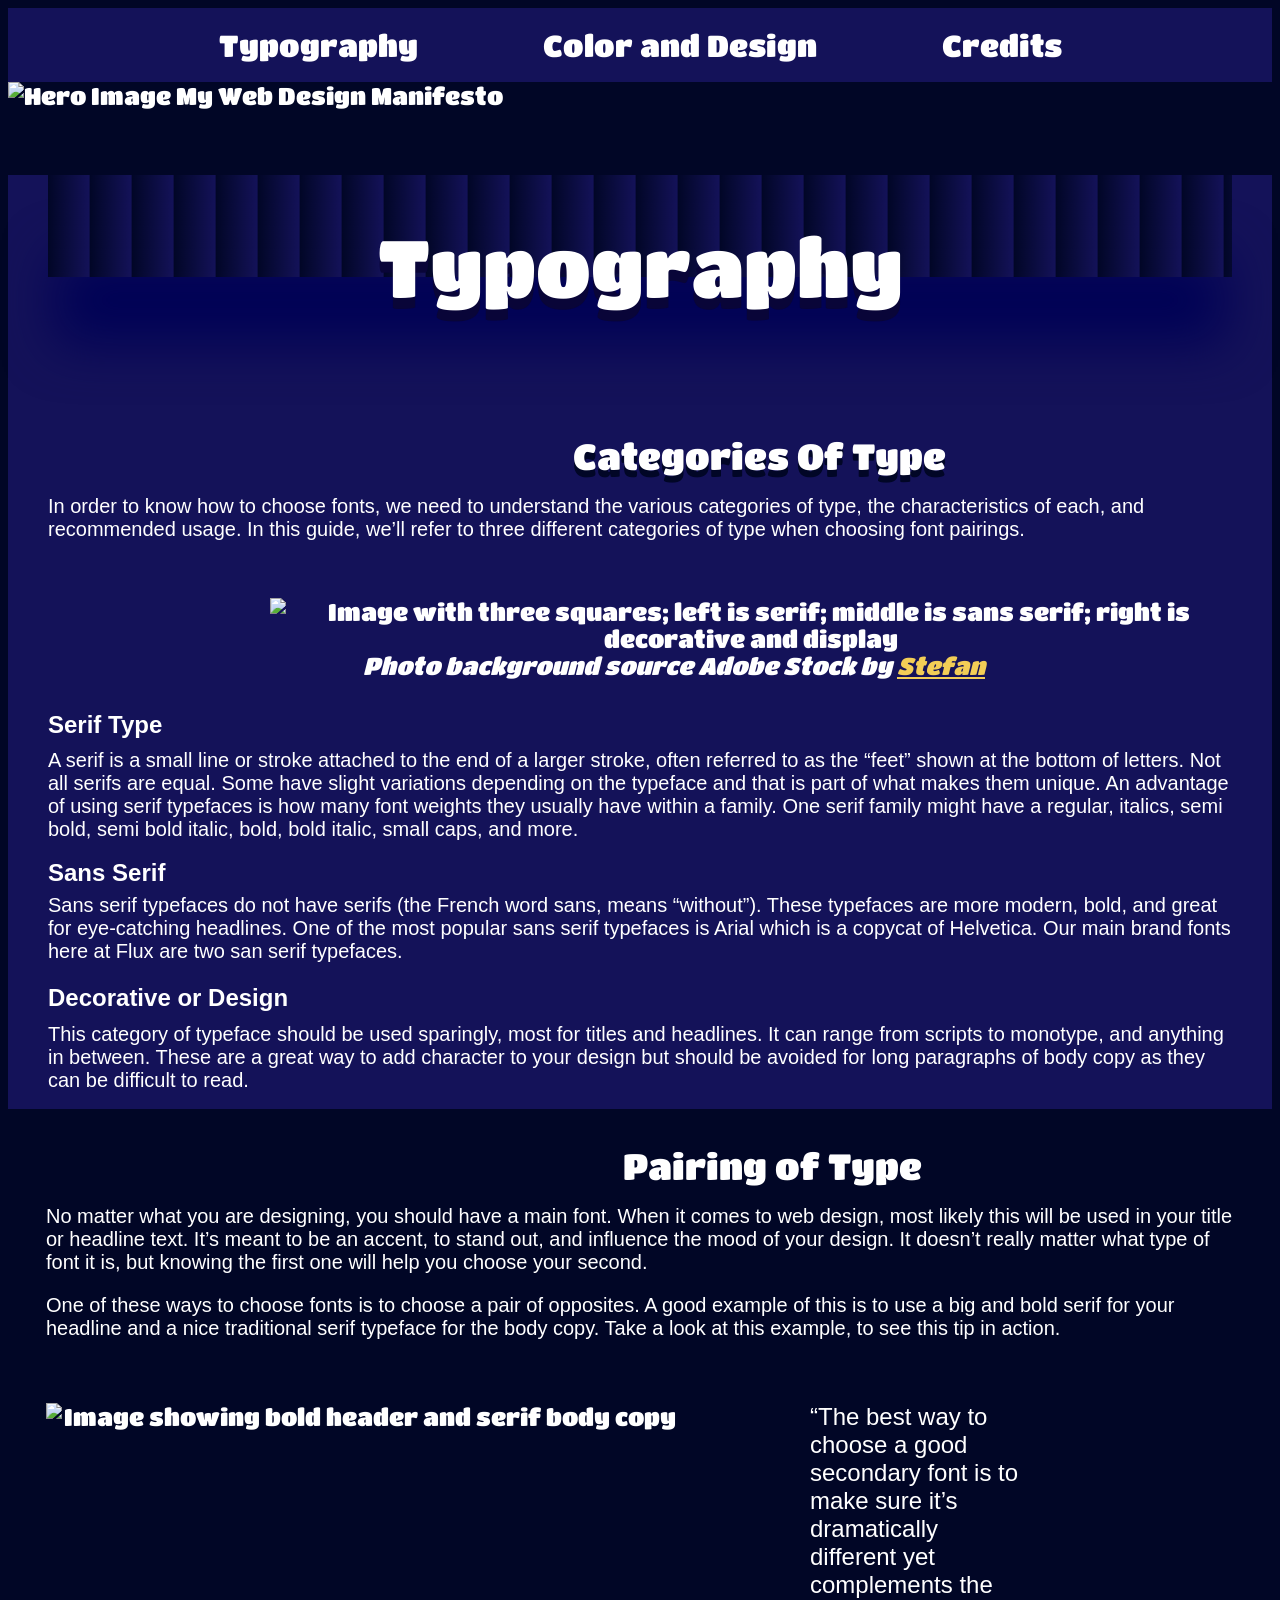
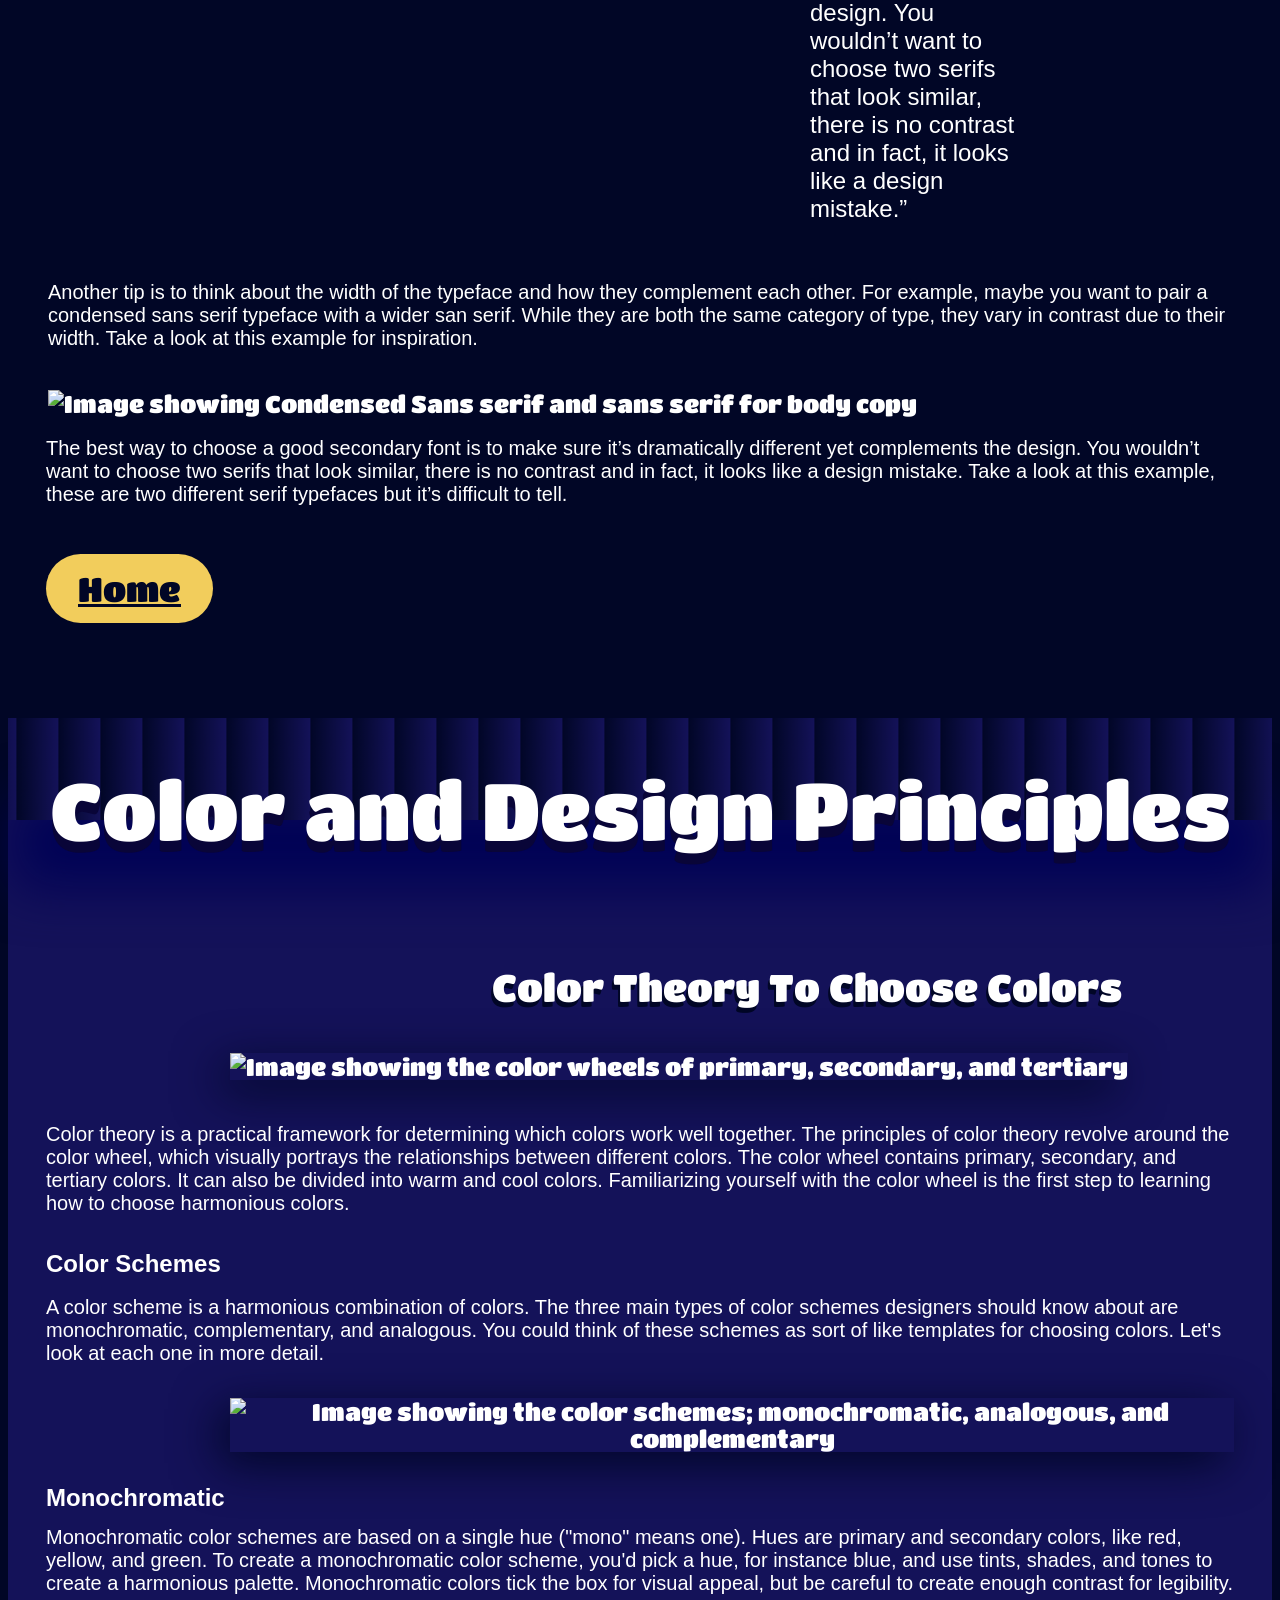
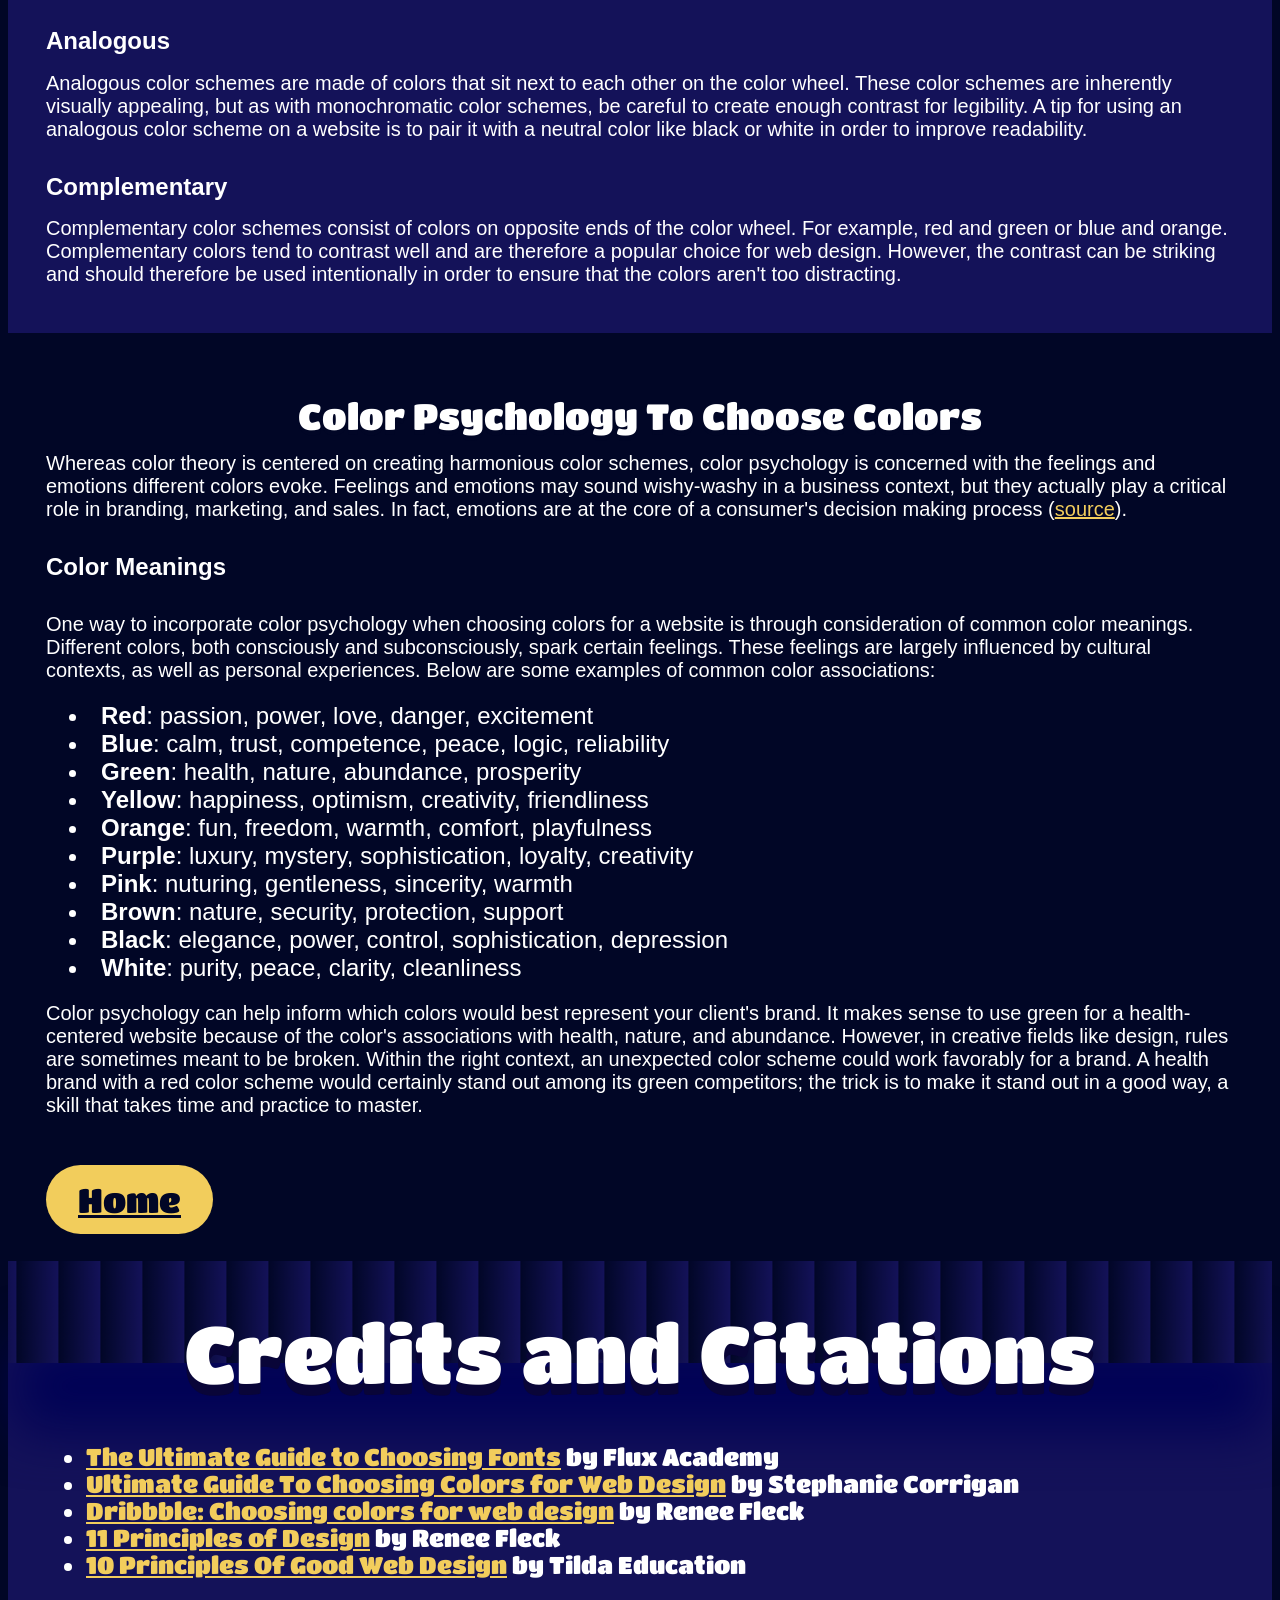
==== index.html @ eb1a16fa "Add files via upload" ====
<!doctype html>
<html>
<head>
<meta charset="UTF-8">
<title>RichardsCodingWepage</title>
	<link rel="preconnect" href="https://fonts.googleapis.com">
<link rel="preconnect" href="https://fonts.gstatic.com" crossorigin>
<link href="https://fonts.googleapis.com/css2?family=Titan+One&display=swap" rel="stylesheet">
<link href="style.css" rel="stylesheet" type="text/css">

	
	<style type="text/css">


body,td,th {
    font-family: Impact, Haettenschweiler, "Franklin Gothic Bold", "Arial Black", sans-serif;
    color: #FFFFFF;
    border-width: thick;
}
body {
    background-color: #010626;
    font-size: x-large;
    text-align: center;
}
</style>
</head>

<body class="hero">
	
<section><!--Hero Section-->
  <nav> </nav>
<nav class="nav"><a href="#Type" target="_blank" class="button2" id="top">Typography</a>
	<a href="#ct" target="_blank" class="button2">Color and Design</a>
	<a href="#credci" target="_blank" class="button2">Credits</a>
  </nav>
<img src="Images/NewHero.png" alt="Hero Image My Web Design Manifesto" width="100%" class="heroimge" id="hero"/> 

	

	
</section>
	<!--Typography-->
	<section class="typesections" style="width: 100%; padding: 0 40px; box-sizing:border-box">
	  
	<h1 class="Typeography"><span class="typesection" id="Type">Typography</span></h1>
	<h3 class="Categoriesoftype typesection">Categories Of Type</h3>
	<p class="inorder typesection">In order to know how to choose fonts, we need to understand the various categories of type, the characteristics of each, and recommended usage. In this guide, we’ll refer to three different categories of type when choosing font pairings.
</p>
	
		
	
	  <img src="Images/CategType.png" alt="Image with three squares; left is serif; middle is sans serif; right is decorative and display" width="70%" class="image sidei"/>
		<br>
		<cite class="phtoback">Photo background source Adobe Stock by <a href="https://stock.adobe.com/contributor/210033118/stefan?load_type=author&prev_url=detail" target="_blank" class="stefan">Stefan</a></cite>
<h4 class="seriftype">Serif Type</h4>
	  <p class="aserif">A serif is a small line or stroke attached to the end of a larger stroke, often referred to as the “feet” shown at the bottom of letters. Not all serifs are equal. Some have slight variations depending on the typeface and that is part of what makes them unique. An advantage of using serif typefaces is how many font weights they usually have within a family. One serif family might have a regular, italics, semi bold, semi bold italic, bold, bold italic, small caps, and more.
</p>
<h4 class="sansserif">Sans Serif</h4>
		<p class="sansseriftype">Sans serif typefaces do not have serifs (the French word sans, means “without”). These typefaces are more modern, bold, and great for eye-catching headlines. One of the most popular sans serif typefaces is Arial which is a copycat of Helvetica. Our main brand fonts here at Flux are two san serif typefaces.</p>
		<h4 class="decorative">Decorative or Design</h4>
		<p class="thiscategory">This category of typeface should be used sparingly, most for titles and headlines. It can range from scripts to monotype, and anything in between. These are a great way to add character to your design but should be avoided for long paragraphs of body copy as they can be difficult to read.</p>
	</section>
<h3 class="pairingoftype">Pairing of Type</h3>
<p class="psec">No matter what you are designing, you should have a main font. When it comes to web design, most likely this will be used in your title or headline text. It’s meant to be an accent, to stand out, and influence the mood of your design. It doesn’t really matter what type of font it is, but knowing the first one will help you choose your second.</p>
<p class="oneofthese psec">One of these ways to choose fonts is to choose a pair of opposites. A good example of this is to use a big and bold serif for your headline and a nice traditional serif typeface for the body copy. Take a look at this example, to see this tip in action.

</p>
<img src="Images/PairingImage.png" alt="Image showing bold header and serif body copy" width="50%" class="image Floater psec"/><q  class="quote" style="font-family: 'Gill Sans', 'Gill Sans MT', 'Myriad Pro', 'DejaVu Sans Condensed', Helvetica, Arial, sans-serif">The best way to choose a good secondary font is to make sure it’s dramatically different yet complements the design. You wouldn’t want to choose two serifs that look similar, there is no contrast and in fact, it looks like a design mistake.</q>
	

	<p class="anothertip" style="clear: both;">Another tip is to think about the width of the typeface and how they complement each other. For example, maybe you want to pair a condensed sans serif typeface with a wider san serif. While they are both the same category of type, they vary in contrast due to their width. Take a look at this example for inspiration.</p>
	
<img src="Images/Pairing2image.png" alt="Image showing Condensed Sans serif and sans serif for body copy" width="50%" class="image condensedimg"/><br>
	
<p class="psec">The best way to choose a good secondary font is to make sure it’s dramatically different yet complements the design. You wouldn’t want to choose two serifs that look similar, there is no contrast and in fact, it looks like a design mistake. Take a look at this example, these are two different serif typefaces but it’s difficult to tell.

</p>
	<h2 class="Homebut"><a href="#top" target="_blank" class="hmtxt">Home</a></h2>
	
	
	<!--Color and Design Principles Secion-->
	<section>
	<section class="Col colsection">
		<h2 class="Typeography"><span id="ct">Color and Design Principles</span></h2>
	  <h3 class="colortheory csec">Color Theory To Choose Colors</h3>
		
	  <img src="Images/Colorwheel.png" alt="Image showing the color wheels of primary, secondary, and tertiary" width="70%" class="image thecolorwheel csec sidei"/><p class="Col csec colorthe">Color theory is a practical framework for determining which colors work well together. The principles of color theory revolve around the color wheel, which visually portrays the relationships between different colors. The color wheel contains primary, secondary, and tertiary colors. It can also be divided into warm and cool colors. Familiarizing yourself with the color wheel is the first step to learning how to choose harmonious colors.</p>
	 
<h4 class="colorschemes csec" style="clear: both">Color Schemes</h4>
	<p class="acolorschm csec">A color scheme is a harmonious combination of colors. The three main types of color schemes designers should know about are monochromatic, complementary, and analogous. You could think of these schemes as sort of like templates for choosing colors. Let's look at each one in more detail.</p>
    <img src="Images/Colorscheme.png" alt="Image showing the color schemes; monochromatic, analogous, and complementary" width="70%" class="image csec sidei theschemes"/> 
	<h4 class="monochrohd csec">Monochromatic</h4>
	<p class="csec">Monochromatic color schemes are based on a single hue ("mono" means one). Hues are primary and secondary colors, like red, yellow, and green. To create a monochromatic color scheme, you'd pick a hue, for instance blue, and use tints, shades, and tones to create a harmonious palette. Monochromatic colors tick the box for visual appeal, but be careful to create enough contrast for legibility.</p>
	<h4 class="analohd csec">Analogous</h4>
	  <p class="csec">Analogous color schemes are made of colors that sit next to each other on the color wheel. These color schemes are inherently visually appealing, but as with monochromatic color schemes, be careful to create enough contrast for legibility. A tip for using an analogous color scheme on a website is to pair it with a neutral color like black or white in order to improve readability.

</p>
		<h4 class="complehd csec">Complementary</h4>
	  <p class="csec">Complementary color schemes consist of colors on opposite ends of the color wheel. For example, red and green or blue and orange. Complementary colors tend to contrast well and are therefore a popular choice for web design. However, the contrast can be striking and should therefore be used intentionally in order to ensure that the colors aren't too distracting.</p><br>
	  </section>
		<section>
	<h3 class="psychology csec">Color Psychology To Choose Colors</h3>
	<p class="csec">Whereas color theory is centered on creating harmonious color schemes, color psychology is concerned with the feelings and emotions different colors evoke. Feelings and emotions may sound wishy-washy in a business context, but they actually play a critical role in branding, marketing, and sales. In fact, emotions are at the core of a consumer's decision making process (<a href="https://www.psychologytoday.com/us/blog/inside-the-consumer-mind/201302/how-emotions-influence-what-we-buy#:~:text=The%20emotional%20core%20of%20consumer%20decision%2Dmaking&text=Most%20people%20believe%20that%20the,cases%2C%20even%20determine%20our%20decisions.&text=These%20emotions%20create%20preferences%2C%20which%20lead%20to%20our%20decision." target="_blank" class="source">source</a>).</p>
	<h4 class="csec">Color Meanings</h4>
		<p class="csec">One way to incorporate color psychology when choosing colors for a website is through consideration of common color meanings. Different colors, both consciously and subconsciously, spark certain feelings. These feelings are largely influenced by cultural contexts, as well as personal experiences. Below are some examples of common color associations:

</p>
	<li class="li csec"><strong>Red</strong>: passion, power, love, danger, excitement</li>
	<li class="li csec"><strong>Blue</strong>: calm, trust, competence, peace, logic, reliability</li>
	<li class="li csec"><strong>Green</strong>: health, nature, abundance, prosperity</li>
	<li class="li csec"><strong>Yellow</strong>: happiness, optimism, creativity, friendliness</li>
	<li class="li csec"><strong>Orange</strong>: fun, freedom, warmth, comfort, playfulness</li>
	<li class="li csec"><strong>Purple</strong>: luxury, mystery, sophistication, loyalty, creativity</li>
	<li class="li csec"><strong>Pink</strong>: nuturing, gentleness, sincerity, warmth</li>
	<li class="li csec"><strong>Brown</strong>: nature, security, protection, support</li>
	<li class="li csec"><strong>Black</strong>: elegance, power, control, sophistication, depression</li>
	<li class="li csec"><strong>White</strong>: purity, peace, clarity, cleanliness</li>
		<p class="lastline csec">Color psychology can help inform which colors would best represent your client's brand. It makes sense to use green for a health-centered website because of the color's associations with health, nature, and abundance. However, in creative fields like design, rules are sometimes meant to be broken. Within the right context, an unexpected color scheme could work favorably for a brand. A health brand with a red color scheme would certainly stand out among its green competitors; the trick is to make it stand out in a good way, a skill that takes time and practice to master.</p>
		<h2 class="Homebut"><a href="#top" target="_blank" class="hmtxt">Home</a></h2>
	</section>
	<!--Referenced Articles-->
	<footer class="ftsec">
	<h3 class="Typeography bar"><span class="lastcreds" id="credci">Credits and Citations</span></h3>
	<ul>
		<li class="credi dsec"><a href="https://www.flux-academy.com/blog/the-ultimate-guide-to-choosing-fonts" target="_blank" class="linkscol">The Ultimate Guide to Choosing Fonts</a> by Flux Academy
</li>
		<li class="credi dsec"><a href="https://www.flux-academy.com/blog/ultimate-guide-to-choosing-colors-for-web-design" target="_blank" class="linkscol">Ultimate Guide To Choosing Colors for Web Design</a> by Stephanie Corrigan</li>
		<li class="credi dsec"><a href="https://dribbble.com/stories/2018/12/19/choosing-colors-for-web-design-a-practical-ui-color-application-guide" target="_blank" class="linkscol">Dribbble: Choosing colors for web design</a> by Renee Fleck</li>
		<li class="credi dsec"><a href="https://dribbble.com/resources/education/principles-of-design" target="_blank" class="linkscol">11 Principles of Design</a> by Renee Fleck</li>
		<li class="credi dsec"><a href="https://tilda.education/en/web-design-principles" target="_blank" class="linkscol">10 Principles Of Good Web Design</a> by Tilda Education</li>
		<br>
	  </ul>
	</footer>
</section>
</body>
</html>
---- style.css ----
@charset "UTF-8";
body {
    font-family: Impact, Haettenschweiler, "Franklin Gothic Bold", "Arial Black", "sans-serif";

    margin-left: px;
    margin-right: px;
}

p {
    font-family: "Gill Sans", "Gill Sans MT", "Myriad Pro", "DejaVu Sans Condensed", Helvetica, Arial, "sans-serif";
    font-size: 20px;
	color:white
}
h1, h2, h3 {
    font-family: "Titan One", sans-serif;
    font-weight: 300;
    font-style: normal;
    text-align: center;
}
h4 {
	font-family: "Gill Sans", "Gill Sans MT", "Myriad Pro", "DejaVu Sans Condensed", Helvetica, Arial, "sans-serif"
}
	
.Typeography {
    font-size: 80px;
    text-shadow: 0px 11px 0px #090538;
    text-align: center;
    padding-top: 80px;
    line-height: 22px;
    background-color: #8C8AB3;
    background-size: 42px 23px;
    background-position: 11% 6%;
    -webkit-box-shadow: 0px 74px 52px -8px #010256;
    box-shadow: 0px 74px 52px -8px #010256;
    border-color: #F6F0F1;
    background-clip: border-box;
    background-attachment: scroll;
    background-image: -webkit-linear-gradient(181deg,rgba(20,18,89,1.00) 0.06%,rgba(1,6,38,1.00) 100%);
    background-image: -moz-linear-gradient(181deg,rgba(20,18,89,1.00) 0.06%,rgba(1,6,38,1.00) 100%);
    background-image: -o-linear-gradient(181deg,rgba(20,18,89,1.00) 0.06%,rgba(1,6,38,1.00) 100%);
    background-image: linear-gradient(269deg,rgba(20,18,89,1.00) 0.06%,rgba(1,6,38,1.00) 100%);
}


.HeaderTitle {
    background-color: #141259;
    -webkit-box-shadow: 0px 27px 48px 106px #141359;
    box-shadow: 0px 27px 48px 106px #141359;
    background-attachment: fixed;
    background-size: 29px 62px;
    background-position: 25% 0%;
    background-image: url(url);
    border-width: thick;
    font-size: 73px;
    text-decoration: overline;
    text-shadow: 1px 23px 16px #030721;
}
.Colorhead {
    -webkit-box-shadow: 0px 136px 54px 43px #141259;
    box-shadow: 0px 136px 54px 43px #141259;
    font-size: 80px;
    text-shadow: 0px 16px 9px #04052E;
    line-height: 52px;
    text-decoration: none;
    text-indent: 0px;
    color: #FFFDFD;
    text-align: center;
    background-image: -webkit-linear-gradient(181deg,rgba(20,18,89,1.00) 0%,rgba(1,6,38,1.00) 100%);
    background-image: -moz-linear-gradient(181deg,rgba(20,18,89,1.00) 0%,rgba(1,6,38,1.00) 100%);
    background-image: -o-linear-gradient(181deg,rgba(20,18,89,1.00) 0%,rgba(1,6,38,1.00) 100%);
    background-image: linear-gradient(269deg,rgba(20,18,89,1.00) 0%,rgba(1,6,38,1.00) 100%);
    background-size: 47px 0px;
    width: 46px;
}
.hero {
    text-align: left;
    font-family: "Titan One", sans-serif;
}
.Col {

    background-color: #010626;
    color: #FFFFFF;
}



	

.image {
    -webkit-box-shadow: 0 0;
    box-shadow: 0 0;
    text-align: center;
}
.creds {
    background-color: #010626;
    -webkit-box-shadow: 0px 8px 28px 18px #010626;
    box-shadow: 0px 8px 28px 18px #010626;
    line-height: 250px;
    font-size: 50px;
    text-align: left;
}
.li {
    font-family: "Gill Sans", "Gill Sans MT", "Myriad Pro", "DejaVu Sans Condensed", Helvetica, Arial, sans-serif;
    text-indent: 23px;
}
.credi {
	
	
	
	
}
.lastline {
    -webkit-box-shadow: 0px 0px;
    box-shadow: 0px 0px;
}
.button {
	 background-color: red;
  border: none;
  color: white;
  padding: 15px 32px;
  text-align: center;
  text-decoration: none;
  display: inline-block;
  font-size: 16px;
  cursor: pointer;
	border-radius:100px	
}
.Homebut {
    background-color: #F2CD5C;
    border: none;
    color: #010626;
    padding: 15px 32px;
    text-align: center;
    text-decoration: none;
    display: inline-block;
    font-size: 34px;
    cursor: pointer;
    border-radius: 100px;
    margin-left: 38px;
}
.Homebut:hover {
	 background-color: #D94199;
  border: none;
  color: white;
  padding: 15px 32px;
  text-align: center;
  text-decoration: none;
  display: inline-block;
  font-size: 38px;
  cursor: pointer;
	border-radius:100px	
}


.button:hover {
	 background-color: #D94199;
  border: none;
  color: white;
  padding: 15px 32px;
  text-align: center;
  text-decoration: none;
  display: inline-block;
  font-size: 16px;
  cursor: pointer;
	border-radius:100px	
}
.linkscol:hover {
	 background-color: #010626;
  border: none;
  color: #D94179;
  padding: 10px 20px;
  text-align: center;
  text-decoration: none;
  display: inline-block;
  font-size: 22px;
  cursor: pointer;
	
}
.stefan:hover {
	background-color: #141259;
  border: none;
  color: #D94179;
  padding: 10px 20px;
  text-align: center;
  text-decoration: none;
  display: inline-block;
  font-size: 22px;
  cursor: pointer;
	
	
	
	
}
.source:hover {
	 background-color: #141259;
  border: none;
  color: #D94179;
  padding: 5px 10px;
  text-align: center;
  text-decoration: none;
  display: inline-block;
  font-size: 17px;
  cursor: pointer;
	
	
	
	
}





.Categoriesoftype {
    text-align: left;
    line-height: 223px;
    height: 115px;
    font-size: 36px;
    -webkit-box-shadow: 0 0px;
    box-shadow: 0 0px;
    text-shadow: 0px 7px #010626;
    padding-left: 525px;
}
.pairingoftype {
    text-align: left;
    font-size: 36px;
    height: 24px;
    margin-left: 615px;
}
.button2 {
    background-color: #141259;
    border: none;
    color: white;
    padding: 20px 60px;
    text-decoration: none;
    display: inline-block;
    font-size: 30px;
    cursor: pointer;
}

.button2:hover {
    background-color: #D94179;
    border: none;
    color: white;
    padding: 20px 60px;
    text-align: center;
    text-decoration: none;
    display: inline-block;
    font-size: 40px;
    cursor: pointer;
    font-family: "Titan One", sans-serif;
}
.nav {
    text-align: center;
    background-color: #141259;
}
.colortheory {
    text-align: left;
    line-height: 202px;
    height: 129px;
    font-size: 38px;
    padding-left: 446px;
    text-shadow: -2px 5px #010626;
}
.psychology {
    -webkit-box-shadow: 0px 0px;
    box-shadow: 0px 0px;
    font-size: 36px;
    margin-top: 62px;
    height: 21px;
    text-shadow: 0px 5px #010626;
}
.Floater {
    float: left;
    margin-right: 100px;
}
.quote {
    padding-top: 0px;
    display: inline-block;
    width: 218px;
    color: #FFFFFF;
}
.anothertip {
    height: 97px;
    margin-bottom: 12px;
    padding-top: 38px;
    padding-left: 40px;
    padding-right: 40px;
}
.inorder {
    height: 83px;
}
.thiscategory {
    height: 86px;
}
.oneofthese {
    height: 89px;
}
.phtoback {
    text-align: center;
    padding-left: 315px;
}
.seriftype {
    height: 6px;
}
.aserif {
    height: 78px;
}
.sansserif {
    height: 4px;
    font-size: 24px;
}
.decorative {
    height: 7px;
}
.sansseriftype {
    height: 58px;
}
.thecolorwheel {
    -webkit-box-shadow: -10px 11px 47px #010626;
    box-shadow: -10px 11px 47px #010626;
    margin-bottom: 23px;
}
.colorschemes {
    margin-top: 35px;
    font-size: 24px;
    height: 45px;
}
.acolorschm {
    margin-top: -31px;
    height: 82px;
}
.monochrohd {
    height: 10px;
}
.analohd {
    height: 13px;
}
.complehd {
    height: 12px;
}
.block {
    color: #010626;
}
.lastcreds {
    margin-top: 129px;
    height: 110px;
    padding-top: 9px;
}
.typesection {
}
.typesections {
    background-color: #141259;
    background-origin: border-box;
    background-clip: padding-box;
}
.colsection {
    background-color: #141259;
}
.heroimge {
    margin-bottom: -72px;
}
.condensedimg {
    padding-left: 40px;
    padding-right: 40px;
}
.psec {
    margin-left: 0px;
    padding-left: 38px;
    padding-right: 32px;
}
.csex {
}
.csec {
    margin-left: 38px;
    margin-right: 38px;
}
.dsec {
    margin-left: 38px;
    margin-right: 38px;
}
.source {
	color: #F2CD5C
}
.linkscol {
	color: #F2CD5c
}
.stefan {
	color: #f2CD56
}
.Homebut {
	color: #010626
}
#hero {
}
.hmtxt {
	color: #010626
}
.hmtxt:hover{
	color: white
}
.colorthe {
    background-color: #141259;
}
.bar {
    margin-top: -1px;
}
.sidei {
    text-align: center;
    margin-left: 222px;
}
.theschemes {
    -webkit-box-shadow: -10px 11px 47px #010626;
    box-shadow: -10px 11px 47px #010626;
}
.ftsec {
    background-color: #141259;
}
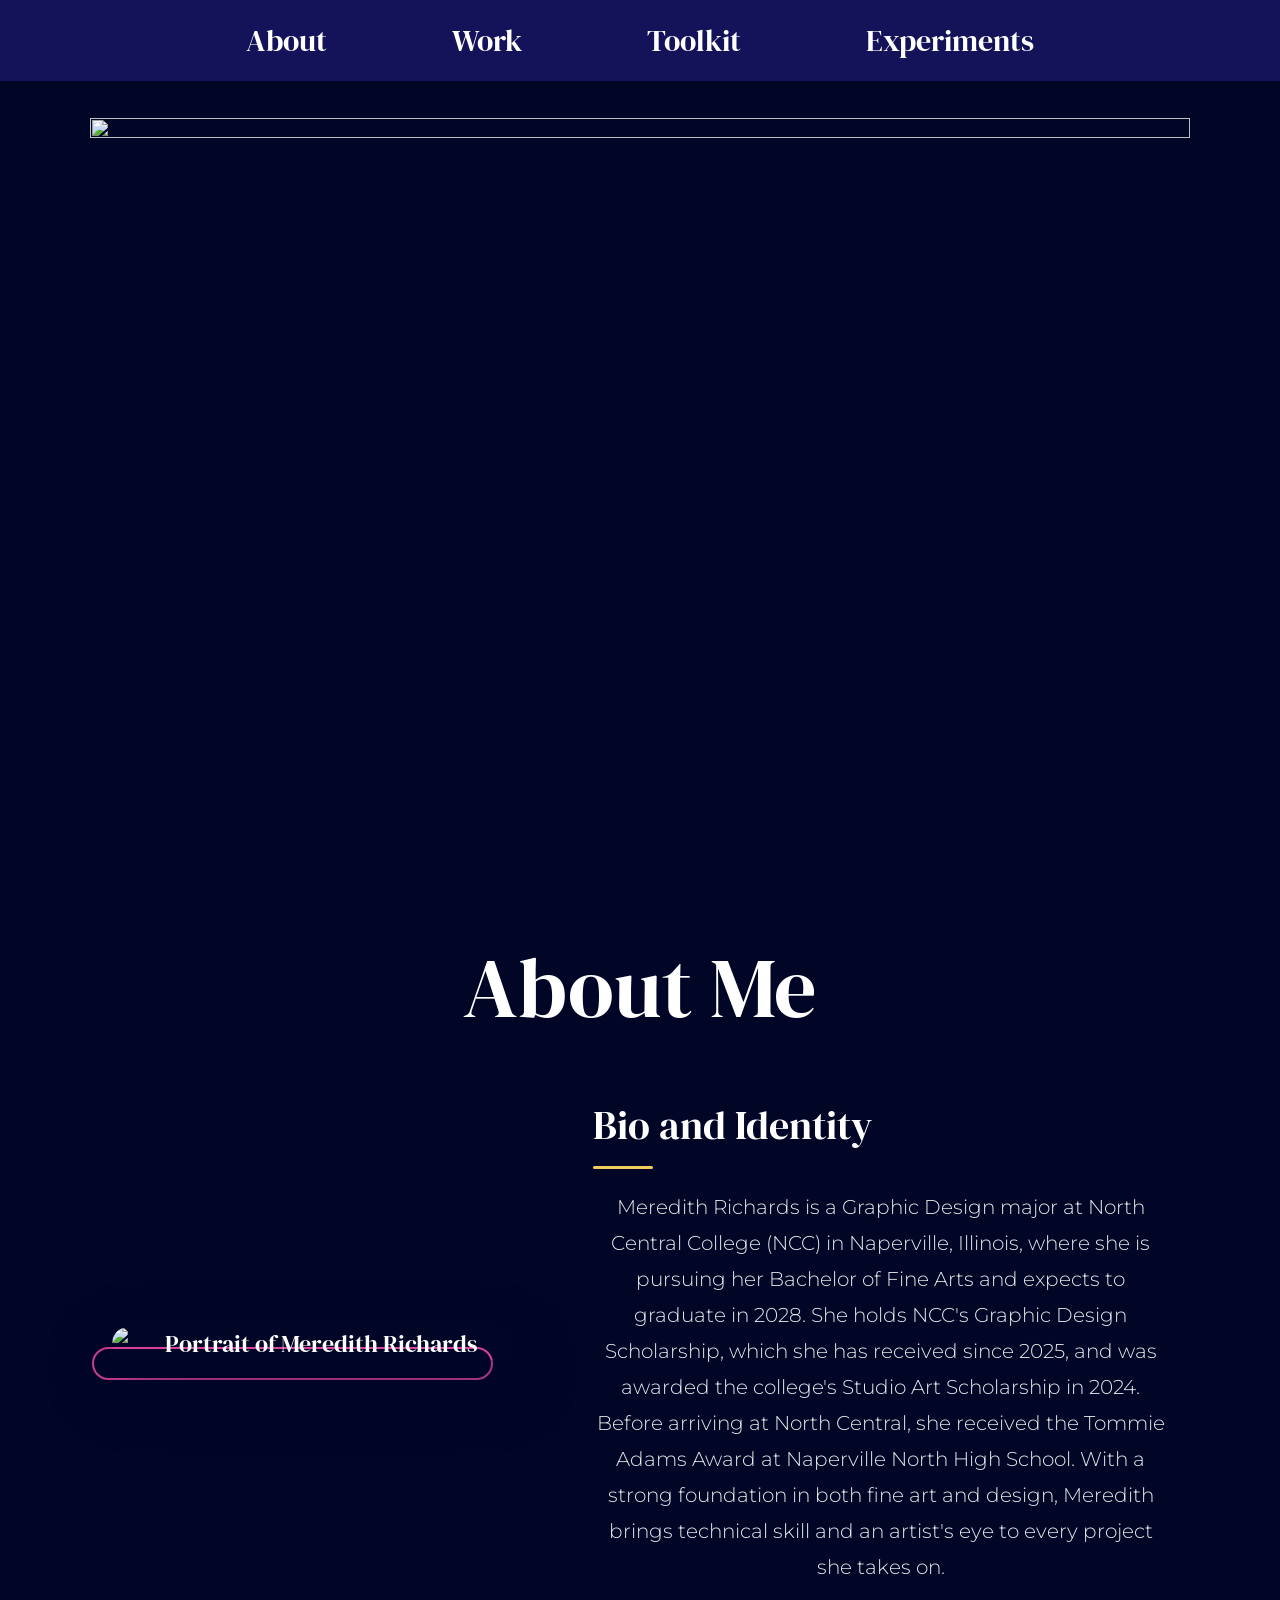
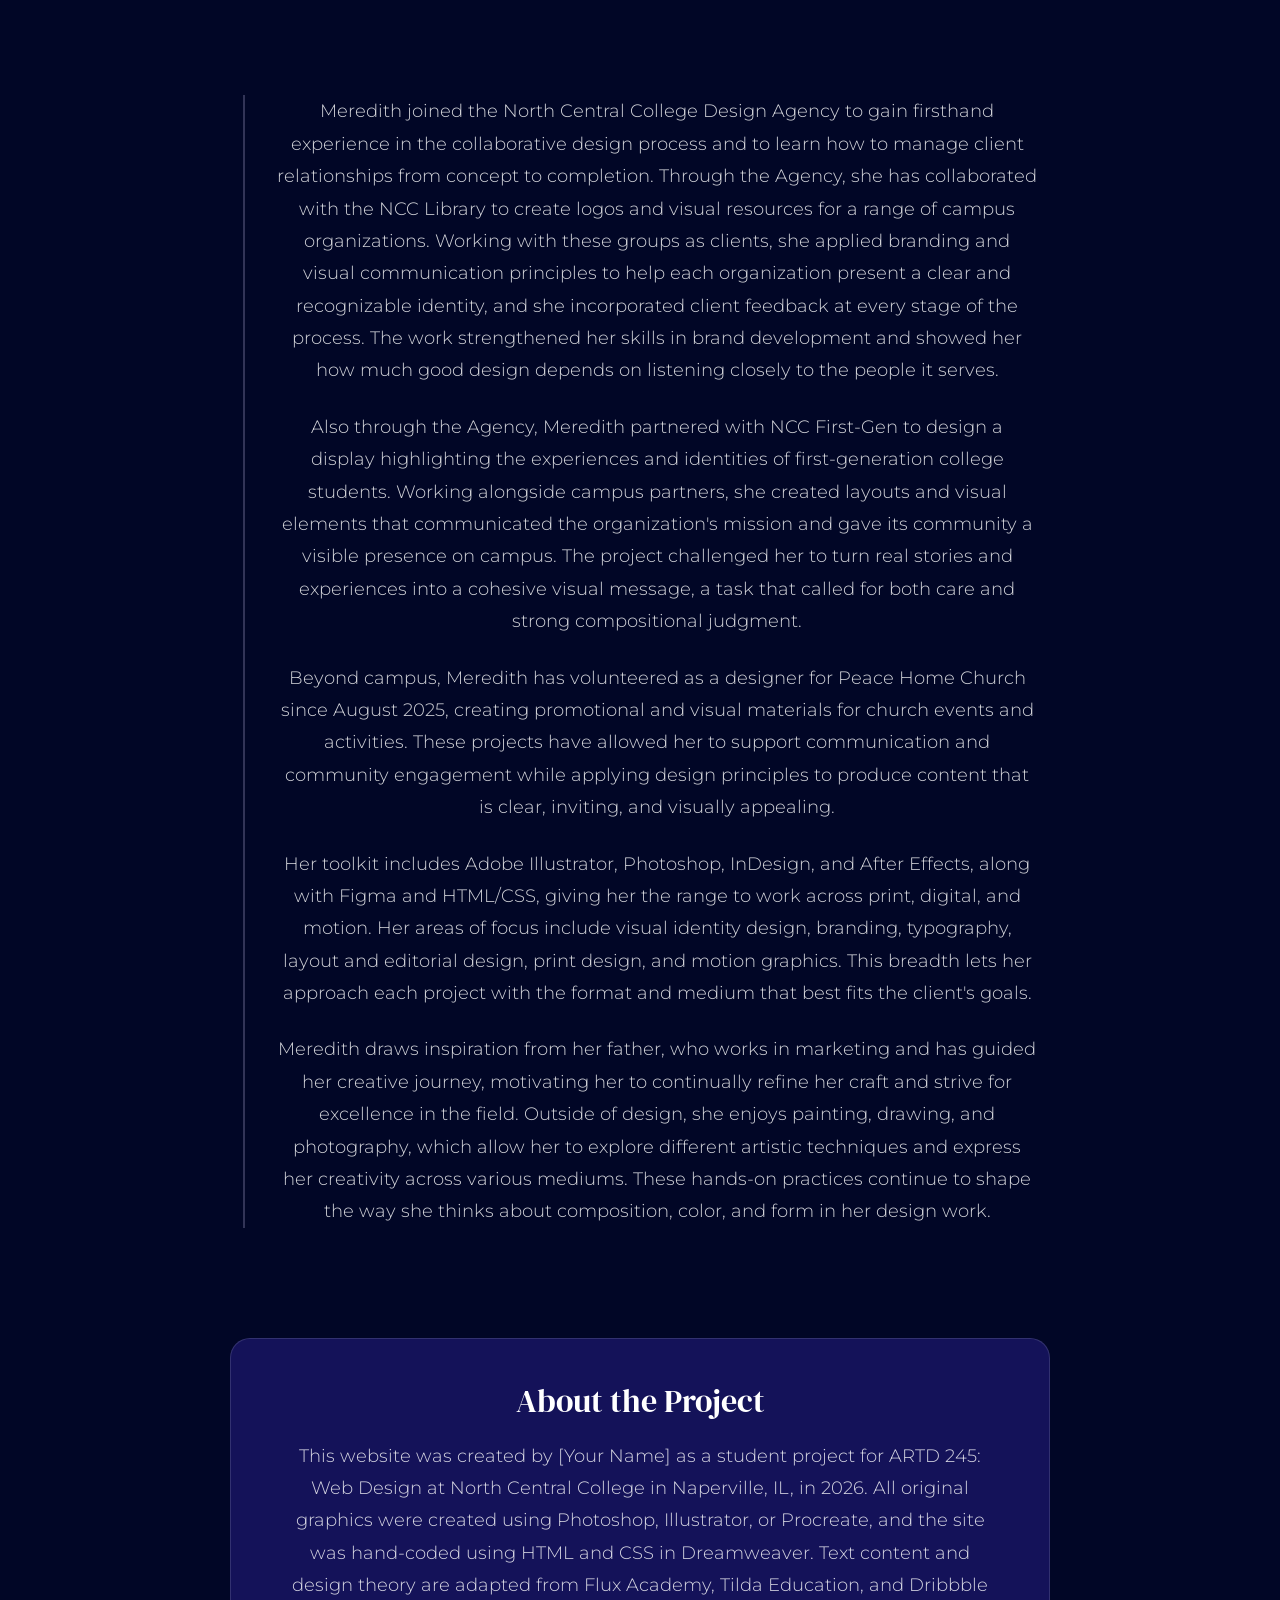
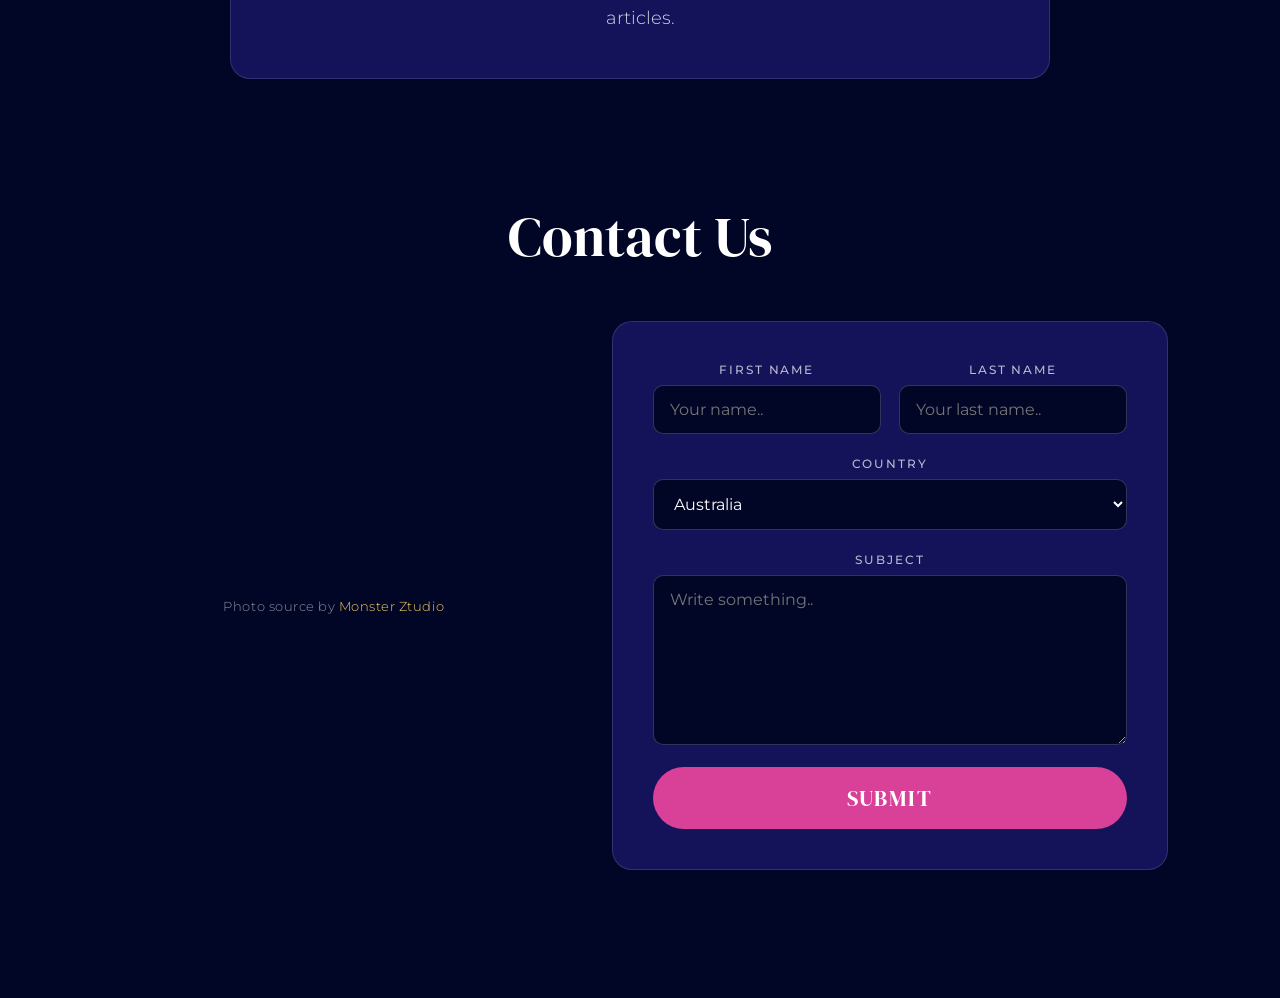
==== commit 4b085558: "Add files via upload" ====
--- a/index.html
+++ b/index.html
@@ -6,14 +6,20 @@
 	<link rel="preconnect" href="https://fonts.googleapis.com">
 <link rel="preconnect" href="https://fonts.gstatic.com" crossorigin>
 <link href="https://fonts.googleapis.com/css2?family=Titan+One&display=swap" rel="stylesheet">
-<link href="style.css" rel="stylesheet" type="text/css">
+<link href="style2.css" rel="stylesheet" type="text/css">
+	<link rel="preconnect" href="https://fonts.googleapis.com">
+<link rel="preconnect" href="https://fonts.gstatic.com" crossorigin>
+<link href="https://fonts.googleapis.com/css2?family=DM+Serif+Display:ital@0;1&display=swap" rel="stylesheet">
+	<link rel="preconnect" href="https://fonts.googleapis.com">
+<link rel="preconnect" href="https://fonts.gstatic.com" crossorigin>
+<link href="https://fonts.googleapis.com/css2?family=Montserrat:ital,wght@0,100..900;1,100..900&display=swap" rel="stylesheet">
 
 	
 	<style type="text/css">
 
 
 body,td,th {
-    font-family: Impact, Haettenschweiler, "Franklin Gothic Bold", "Arial Black", sans-serif;
+    font-family: "Montserrat", sans-serif;
     color: #FFFFFF;
     border-width: thick;
 }
@@ -28,109 +34,107 @@
 <body class="hero">
 	
 <section><!--Hero Section-->
+	
   <nav> </nav>
-<nav class="nav"><a href="#Type" target="_blank" class="button2" id="top">Typography</a>
-	<a href="#ct" target="_blank" class="button2">Color and Design</a>
-	<a href="#credci" target="_blank" class="button2">Credits</a>
-  </nav>
-<img src="Images/NewHero.png" alt="Hero Image My Web Design Manifesto" width="100%" class="heroimge" id="hero"/> 
+<nav class="nav"><a href="index.html" target="_blank" class="button2" id="top">About</a>
+	<a href="work.html" target="_blank" class="button2">Work</a>
+	<a href="toolkit.html" target="_blank" class="button2">Toolkit</a>
+	<a href="experiments.html" target="_blank" class="button2">Experiments</a>
+  </nav><br>
+	 <img src="animated_gradient_hero_v2-ezgif.com-effects.gif" width="1500" height="1000" alt="" class="ab-hero"/>
 
-	
+</section>
 
-	
-</section>
-	<!--Typography-->
-	<section class="typesections" style="width: 100%; padding: 0 40px; box-sizing:border-box">
-	  
-	<h1 class="Typeography"><span class="typesection" id="Type">Typography</span></h1>
-	<h3 class="Categoriesoftype typesection">Categories Of Type</h3>
-	<p class="inorder typesection">In order to know how to choose fonts, we need to understand the various categories of type, the characteristics of each, and recommended usage. In this guide, we’ll refer to three different categories of type when choosing font pairings.
-</p>
-	
-		
-	
-	  <img src="Images/CategType.png" alt="Image with three squares; left is serif; middle is sans serif; right is decorative and display" width="70%" class="image sidei"/>
-		<br>
-		<cite class="phtoback">Photo background source Adobe Stock by <a href="https://stock.adobe.com/contributor/210033118/stefan?load_type=author&prev_url=detail" target="_blank" class="stefan">Stefan</a></cite>
-<h4 class="seriftype">Serif Type</h4>
-	  <p class="aserif">A serif is a small line or stroke attached to the end of a larger stroke, often referred to as the “feet” shown at the bottom of letters. Not all serifs are equal. Some have slight variations depending on the typeface and that is part of what makes them unique. An advantage of using serif typefaces is how many font weights they usually have within a family. One serif family might have a regular, italics, semi bold, semi bold italic, bold, bold italic, small caps, and more.
-</p>
-<h4 class="sansserif">Sans Serif</h4>
-		<p class="sansseriftype">Sans serif typefaces do not have serifs (the French word sans, means “without”). These typefaces are more modern, bold, and great for eye-catching headlines. One of the most popular sans serif typefaces is Arial which is a copycat of Helvetica. Our main brand fonts here at Flux are two san serif typefaces.</p>
-		<h4 class="decorative">Decorative or Design</h4>
-		<p class="thiscategory">This category of typeface should be used sparingly, most for titles and headlines. It can range from scripts to monotype, and anything in between. These are a great way to add character to your design but should be avoided for long paragraphs of body copy as they can be difficult to read.</p>
-	</section>
-<h3 class="pairingoftype">Pairing of Type</h3>
-<p class="psec">No matter what you are designing, you should have a main font. When it comes to web design, most likely this will be used in your title or headline text. It’s meant to be an accent, to stand out, and influence the mood of your design. It doesn’t really matter what type of font it is, but knowing the first one will help you choose your second.</p>
-<p class="oneofthese psec">One of these ways to choose fonts is to choose a pair of opposites. A good example of this is to use a big and bold serif for your headline and a nice traditional serif typeface for the body copy. Take a look at this example, to see this tip in action.
+<div class="ab">
 
-</p>
-<img src="Images/PairingImage.png" alt="Image showing bold header and serif body copy" width="50%" class="image Floater psec"/><q  class="quote" style="font-family: 'Gill Sans', 'Gill Sans MT', 'Myriad Pro', 'DejaVu Sans Condensed', Helvetica, Arial, sans-serif">The best way to choose a good secondary font is to make sure it’s dramatically different yet complements the design. You wouldn’t want to choose two serifs that look similar, there is no contrast and in fact, it looks like a design mistake.</q>
-	
+  <!--About Me-->
+  <section class="ab-section fade-section">
+    <h1 class="ab-title"><span id="Type">About Me</span></h1>
 
-	<p class="anothertip" style="clear: both;">Another tip is to think about the width of the typeface and how they complement each other. For example, maybe you want to pair a condensed sans serif typeface with a wider san serif. While they are both the same category of type, they vary in contrast due to their width. Take a look at this example for inspiration.</p>
-	
-<img src="Images/Pairing2image.png" alt="Image showing Condensed Sans serif and sans serif for body copy" width="50%" class="image condensedimg"/><br>
-	
-<p class="psec">The best way to choose a good secondary font is to make sure it’s dramatically different yet complements the design. You wouldn’t want to choose two serifs that look similar, there is no contrast and in fact, it looks like a design mistake. Take a look at this example, these are two different serif typefaces but it’s difficult to tell.
+    <div class="ab-intro">
+      <figure class="ab-portrait">
+        <img src="Images/Profileimge.png" alt="Portrait of Meredith Richards"/>
+      </figure>
+      <div class="ab-intro-text">
+        <h3 class="ab-subtitle">Bio and Identity</h3>
+        <p id="Bio" class="ab-lead">Meredith Richards is a Graphic Design major at North Central College (NCC) in Naperville, Illinois, where she is pursuing her Bachelor of Fine Arts and expects to graduate in 2028. She holds NCC's Graphic Design Scholarship, which she has received since 2025, and was awarded the college's Studio Art Scholarship in 2024. Before arriving at North Central, she received the Tommie Adams Award at Naperville North High School. With a strong foundation in both fine art and design, Meredith brings technical skill and an artist's eye to every project she takes on.</p>
+      </div>
+    </div>
 
-</p>
-	<h2 class="Homebut"><a href="#top" target="_blank" class="hmtxt">Home</a></h2>
-	
-	
-	<!--Color and Design Principles Secion-->
-	<section>
-	<section class="Col colsection">
-		<h2 class="Typeography"><span id="ct">Color and Design Principles</span></h2>
-	  <h3 class="colortheory csec">Color Theory To Choose Colors</h3>
-		
-	  <img src="Images/Colorwheel.png" alt="Image showing the color wheels of primary, secondary, and tertiary" width="70%" class="image thecolorwheel csec sidei"/><p class="Col csec colorthe">Color theory is a practical framework for determining which colors work well together. The principles of color theory revolve around the color wheel, which visually portrays the relationships between different colors. The color wheel contains primary, secondary, and tertiary colors. It can also be divided into warm and cool colors. Familiarizing yourself with the color wheel is the first step to learning how to choose harmonious colors.</p>
-	 
-<h4 class="colorschemes csec" style="clear: both">Color Schemes</h4>
-	<p class="acolorschm csec">A color scheme is a harmonious combination of colors. The three main types of color schemes designers should know about are monochromatic, complementary, and analogous. You could think of these schemes as sort of like templates for choosing colors. Let's look at each one in more detail.</p>
-    <img src="Images/Colorscheme.png" alt="Image showing the color schemes; monochromatic, analogous, and complementary" width="70%" class="image csec sidei theschemes"/> 
-	<h4 class="monochrohd csec">Monochromatic</h4>
-	<p class="csec">Monochromatic color schemes are based on a single hue ("mono" means one). Hues are primary and secondary colors, like red, yellow, and green. To create a monochromatic color scheme, you'd pick a hue, for instance blue, and use tints, shades, and tones to create a harmonious palette. Monochromatic colors tick the box for visual appeal, but be careful to create enough contrast for legibility.</p>
-	<h4 class="analohd csec">Analogous</h4>
-	  <p class="csec">Analogous color schemes are made of colors that sit next to each other on the color wheel. These color schemes are inherently visually appealing, but as with monochromatic color schemes, be careful to create enough contrast for legibility. A tip for using an analogous color scheme on a website is to pair it with a neutral color like black or white in order to improve readability.
+    <div class="ab-story">
+      <p>Meredith joined the North Central College Design Agency to gain firsthand experience in the collaborative design process and to learn how to manage client relationships from concept to completion. Through the Agency, she has collaborated with the NCC Library to create logos and visual resources for a range of campus organizations. Working with these groups as clients, she applied branding and visual communication principles to help each organization present a clear and recognizable identity, and she incorporated client feedback at every stage of the process. The work strengthened her skills in brand development and showed her how much good design depends on listening closely to the people it serves.</p>
+      <p>Also through the Agency, Meredith partnered with NCC First-Gen to design a display highlighting the experiences and identities of first-generation college students. Working alongside campus partners, she created layouts and visual elements that communicated the organization's mission and gave its community a visible presence on campus. The project challenged her to turn real stories and experiences into a cohesive visual message, a task that called for both care and strong compositional judgment.</p>
+      <p>Beyond campus, Meredith has volunteered as a designer for Peace Home Church since August 2025, creating promotional and visual materials for church events and activities. These projects have allowed her to support communication and community engagement while applying design principles to produce content that is clear, inviting, and visually appealing.</p>
+      <p>Her toolkit includes Adobe Illustrator, Photoshop, InDesign, and After Effects, along with Figma and HTML/CSS, giving her the range to work across print, digital, and motion. Her areas of focus include visual identity design, branding, typography, layout and editorial design, print design, and motion graphics. This breadth lets her approach each project with the format and medium that best fits the client's goals.</p>
+      <p>Meredith draws inspiration from her father, who works in marketing and has guided her creative journey, motivating her to continually refine her craft and strive for excellence in the field. Outside of design, she enjoys painting, drawing, and photography, which allow her to explore different artistic techniques and express her creativity across various mediums. These hands-on practices continue to shape the way she thinks about composition, color, and form in her design work.</p>
+    </div>
+  </section>
 
-</p>
-		<h4 class="complehd csec">Complementary</h4>
-	  <p class="csec">Complementary color schemes consist of colors on opposite ends of the color wheel. For example, red and green or blue and orange. Complementary colors tend to contrast well and are therefore a popular choice for web design. However, the contrast can be striking and should therefore be used intentionally in order to ensure that the colors aren't too distracting.</p><br>
-	  </section>
-		<section>
-	<h3 class="psychology csec">Color Psychology To Choose Colors</h3>
-	<p class="csec">Whereas color theory is centered on creating harmonious color schemes, color psychology is concerned with the feelings and emotions different colors evoke. Feelings and emotions may sound wishy-washy in a business context, but they actually play a critical role in branding, marketing, and sales. In fact, emotions are at the core of a consumer's decision making process (<a href="https://www.psychologytoday.com/us/blog/inside-the-consumer-mind/201302/how-emotions-influence-what-we-buy#:~:text=The%20emotional%20core%20of%20consumer%20decision%2Dmaking&text=Most%20people%20believe%20that%20the,cases%2C%20even%20determine%20our%20decisions.&text=These%20emotions%20create%20preferences%2C%20which%20lead%20to%20our%20decision." target="_blank" class="source">source</a>).</p>
-	<h4 class="csec">Color Meanings</h4>
-		<p class="csec">One way to incorporate color psychology when choosing colors for a website is through consideration of common color meanings. Different colors, both consciously and subconsciously, spark certain feelings. These feelings are largely influenced by cultural contexts, as well as personal experiences. Below are some examples of common color associations:
+  <!--About the Project-->
+  <section class="ab-project">
+    <h3 class="ab-subtitle">About the Project</h3>
+    <p>This website was created by [Your Name] as a student project for ARTD 245: Web Design at North Central College in Naperville, IL, in 2026. All original graphics were created using Photoshop, Illustrator, or Procreate, and the site was hand-coded using HTML and CSS in Dreamweaver. Text content and design theory are adapted from Flux Academy, Tilda Education, and Dribbble articles.</p>
+  </section>
 
-</p>
-	<li class="li csec"><strong>Red</strong>: passion, power, love, danger, excitement</li>
-	<li class="li csec"><strong>Blue</strong>: calm, trust, competence, peace, logic, reliability</li>
-	<li class="li csec"><strong>Green</strong>: health, nature, abundance, prosperity</li>
-	<li class="li csec"><strong>Yellow</strong>: happiness, optimism, creativity, friendliness</li>
-	<li class="li csec"><strong>Orange</strong>: fun, freedom, warmth, comfort, playfulness</li>
-	<li class="li csec"><strong>Purple</strong>: luxury, mystery, sophistication, loyalty, creativity</li>
-	<li class="li csec"><strong>Pink</strong>: nuturing, gentleness, sincerity, warmth</li>
-	<li class="li csec"><strong>Brown</strong>: nature, security, protection, support</li>
-	<li class="li csec"><strong>Black</strong>: elegance, power, control, sophistication, depression</li>
-	<li class="li csec"><strong>White</strong>: purity, peace, clarity, cleanliness</li>
-		<p class="lastline csec">Color psychology can help inform which colors would best represent your client's brand. It makes sense to use green for a health-centered website because of the color's associations with health, nature, and abundance. However, in creative fields like design, rules are sometimes meant to be broken. Within the right context, an unexpected color scheme could work favorably for a brand. A health brand with a red color scheme would certainly stand out among its green competitors; the trick is to make it stand out in a good way, a skill that takes time and practice to master.</p>
-		<h2 class="Homebut"><a href="#top" target="_blank" class="hmtxt">Home</a></h2>
-	</section>
-	<!--Referenced Articles-->
-	<footer class="ftsec">
-	<h3 class="Typeography bar"><span class="lastcreds" id="credci">Credits and Citations</span></h3>
-	<ul>
-		<li class="credi dsec"><a href="https://www.flux-academy.com/blog/the-ultimate-guide-to-choosing-fonts" target="_blank" class="linkscol">The Ultimate Guide to Choosing Fonts</a> by Flux Academy
-</li>
-		<li class="credi dsec"><a href="https://www.flux-academy.com/blog/ultimate-guide-to-choosing-colors-for-web-design" target="_blank" class="linkscol">Ultimate Guide To Choosing Colors for Web Design</a> by Stephanie Corrigan</li>
-		<li class="credi dsec"><a href="https://dribbble.com/stories/2018/12/19/choosing-colors-for-web-design-a-practical-ui-color-application-guide" target="_blank" class="linkscol">Dribbble: Choosing colors for web design</a> by Renee Fleck</li>
-		<li class="credi dsec"><a href="https://dribbble.com/resources/education/principles-of-design" target="_blank" class="linkscol">11 Principles of Design</a> by Renee Fleck</li>
-		<li class="credi dsec"><a href="https://tilda.education/en/web-design-principles" target="_blank" class="linkscol">10 Principles Of Good Web Design</a> by Tilda Education</li>
-		<br>
-	  </ul>
-	</footer>
-</section>
+  <!--Contact-->
+  <footer class="ab-contact fade-section2">
+    <h3 class="ab-title ab-title-sm"><span id="credci">Contact Us</span></h3>
+
+    <div class="ab-contact-row">
+      <figure class="ab-contact-photo">
+        <img src="Images/AdobeStock_427154367.jpeg" alt=""/>
+        <figcaption><cite class="ab-credit">Photo source by<a href="https://stock.adobe.com/contributor/206503583/monster-ztudio?load_type=author&prev_url=detail" target="_blank"> Monster Ztudio</a></cite></figcaption>
+      </figure>
+
+      <form class="ab-form" action="/action_page.php">
+        <div class="ab-field-row">
+          <div class="ab-field">
+            <label for="fname">First Name</label>
+            <input type="text" id="fname" name="firstname" placeholder="Your name..">
+          </div>
+          <div class="ab-field">
+            <label for="lname">Last Name</label>
+            <input type="text" id="lname" name="lastname" placeholder="Your last name..">
+          </div>
+        </div>
+        <div class="ab-field">
+          <label for="country">Country</label>
+          <select id="country" name="country">
+            <option value="australia">Australia</option>
+            <option value="canada">Canada</option>
+            <option value="usa">USA</option>
+          </select>
+        </div>
+        <div class="ab-field">
+          <label for="subject">Subject</label>
+          <textarea id="subject" name="subject" placeholder="Write something.."></textarea>
+        </div>
+        <input type="submit" class="ab-submit" value="SUBMIT">
+      </form>
+    </div>
+  </footer>
+
+</div>
+
+<script>
+  /* Fades in .fade-section and .fade-section2 as you scroll to them */
+  function fadeOnScroll() {
+    var sections = document.querySelectorAll('.fade-section, .fade-section2');
+    for (var i = 0; i < sections.length; i++) {
+      var windowHeight = window.innerHeight;
+      var elementTop = sections[i].getBoundingClientRect().top;
+      var elementVisible = 150; // Triggers when section is 150px into view
+
+      if (elementTop < windowHeight - elementVisible) {
+        sections[i].classList.add('visible');
+      }
+    }
+  }
+
+  // Runs immediately when page loads, and every time the user scrolls
+  window.addEventListener('load', fadeOnScroll);
+  window.addEventListener('scroll', fadeOnScroll);
+</script>
 </body>
+
 </html>
--- a/style2.css
+++ b/style2.css
@@ -0,0 +1,2020 @@
+@charset "UTF-8";
+body {
+    font-family: "Montserrat", sans-serif;
+  font-optical-sizing: auto;
+  font-weight: 300;
+  font-style: normal;
+	font-size: 20px;
+    margin-left: px;
+    margin-right: px;
+}
+
+p {
+    font-family: "Montserrat", sans-serif;
+    font-optical-sizing: auto;
+    font-weight: 200;
+    font-style: normal;
+    font-size: 20px;
+    color: white
+}
+h1, h2, h3 {
+    font-family: "DM Serif Display", serif;
+    font-weight: 400;
+    font-style: normal;
+    text-align: center;
+}
+h4 {
+	font-family: "Montserrat", sans-serif;
+  font-optical-sizing: auto;
+  font-weight: 300;
+  font-style: normal;
+    font-size: 20px;
+}
+a:link,
+a:visited,
+a:hover,
+a:active {
+  text-decoration: none;
+}
+	
+.Typeography {
+    font-size: 80px;
+    text-shadow: 0px 11px 0px #090538;
+    text-align: center;
+    padding-top: 80px;
+    line-height: 22px;
+    background-color: #8C8AB3;
+    background-size: 42px 23px;
+    background-position: 11% 6%;
+    -webkit-box-shadow: 0px 74px 52px -8px #010256;
+    box-shadow: 0px 74px 52px -8px #010256;
+    border-color: #F6F0F1;
+    background-clip: border-box;
+    background-attachment: scroll;
+    background-image: -webkit-linear-gradient(181deg,rgba(20,18,89,1.00) 0.06%,rgba(1,6,38,1.00) 100%);
+    background-image: -moz-linear-gradient(181deg,rgba(20,18,89,1.00) 0.06%,rgba(1,6,38,1.00) 100%);
+    background-image: -o-linear-gradient(181deg,rgba(20,18,89,1.00) 0.06%,rgba(1,6,38,1.00) 100%);
+    background-image: linear-gradient(269deg,rgba(20,18,89,1.00) 0.06%,rgba(1,6,38,1.00) 100%);
+}
+
+
+.HeaderTitle {
+    background-color: #141259;
+    -webkit-box-shadow: 0px 27px 48px 106px #141359;
+    box-shadow: 0px 27px 48px 106px #141359;
+    background-attachment: fixed;
+    background-size: 29px 62px;
+    background-position: 25% 0%;
+    background-image: url(url);
+    border-width: thick;
+    font-size: 73px;
+    text-decoration: overline;
+    text-shadow: 1px 23px 16px #030721;
+}
+.Colorhead {
+    -webkit-box-shadow: 0px 136px 54px 43px #141259;
+    box-shadow: 0px 136px 54px 43px #141259;
+    font-size: 80px;
+    text-shadow: 0px 16px 9px #04052E;
+    line-height: 52px;
+    text-decoration: none;
+    text-indent: 0px;
+    color: #FFFDFD;
+    text-align: center;
+    background-image: -webkit-linear-gradient(181deg,rgba(20,18,89,1.00) 0%,rgba(1,6,38,1.00) 100%);
+    background-image: -moz-linear-gradient(181deg,rgba(20,18,89,1.00) 0%,rgba(1,6,38,1.00) 100%);
+    background-image: -o-linear-gradient(181deg,rgba(20,18,89,1.00) 0%,rgba(1,6,38,1.00) 100%);
+    background-image: linear-gradient(269deg,rgba(20,18,89,1.00) 0%,rgba(1,6,38,1.00) 100%);
+    background-size: 47px 0px;
+    width: 46px;
+}
+.hero {
+    text-align: center;
+    font-family: "DM Serif Display", serif;
+}
+.Col {
+
+    background-color: #010626;
+    color: #FFFFFF;
+}
+
+
+
+	
+
+.image {
+    -webkit-box-shadow: 0 0;
+    box-shadow: 0 0;
+    text-align: center;
+}
+.creds {
+    background-color: #010626;
+    -webkit-box-shadow: 0px 8px 28px 18px #010626;
+    box-shadow: 0px 8px 28px 18px #010626;
+    line-height: 250px;
+    font-size: 50px;
+    text-align: left;
+}
+.li {
+    font-family: "Montserrat", sans-serif;
+  font-optical-sizing: auto;
+  font-weight: 300;
+  font-style: normal;
+    text-indent: 23px;
+}
+.credi {
+	
+	
+	
+	
+}
+.lastline {
+    -webkit-box-shadow: 0px 0px;
+    box-shadow: 0px 0px;
+}
+.button {
+	 background-color: red;
+  border: none;
+  color: white;
+  padding: 15px 32px;
+  text-align: center;
+  text-decoration: none;
+  display: inline-block;
+  font-size: 16px;
+  cursor: pointer;
+	border-radius:100px	
+}
+.Homebut {
+	font-family: "DM Serif Display", serif;
+    background-color: #D94199;
+    border: none;
+    color: white;
+    padding: 15px 32px;
+    text-align: center;
+    text-decoration: none;
+    display: inline-block;
+    font-size: 34px;
+    cursor: pointer;
+    border-radius: 100px;
+    margin-left: 38px;
+	transition: background 0.2s, color 0.2s; /* smooth fade */
+}
+.Homebut:hover {
+	 background-color: #141259;
+  border: none;
+  color: white;
+  padding: 15px 32px;
+  text-align: center;
+  text-decoration: none;
+  display: inline-block;
+  font-size: 34px;
+  cursor: pointer;
+	border-radius:100px	
+}
+
+
+.button:hover {
+	 background-color: #D94199;
+  border: none;
+  color: white;
+  padding: 15px 32px;
+  text-align: center;
+  text-decoration: none;
+  display: inline-block;
+  font-size: 16px;
+  cursor: pointer;
+	border-radius:100px	
+}
+.linkscol:hover {
+	 background-color: #010626;
+  border: none;
+  color: #D94179;
+  padding: 10px 20px;
+  text-align: center;
+  text-decoration: none;
+  display: inline-block;
+  font-size: 22px;
+  cursor: pointer;
+	
+}
+.stefan:hover {
+	background-color: #141259;
+  border: none;
+  color: #D94179;
+  padding: 10px 20px;
+  text-align: center;
+  text-decoration: none;
+  display: inline-block;
+  font-size: 22px;
+  cursor: pointer;
+	transition: background 0.2s, color 0.2s; /* smooth fade */
+	
+	
+	
+}
+.source:hover {
+	 background-color: #141259;
+  border: none;
+  color: #D94179;
+  padding: 5px 10px;
+  text-align: center;
+  text-decoration: none;
+  display: inline-block;
+  font-size: 22px;
+  cursor: pointer;
+	transition: background 0.2s, color 0.2s; /* smooth fade */
+	
+	
+	
+	
+}
+
+
+
+
+
+.Categoriesoftype {
+    text-align: left;
+    line-height: 223px;
+    height: 115px;
+    font-size: 36px;
+    -webkit-box-shadow: 0 0px;
+    box-shadow: 0 0px;
+    text-shadow: 0px 7px #010626;
+}
+.pairingoftype {
+    text-align: left;
+    font-size: 36px;
+    height: 24px;
+    margin-left: 615px;
+}
+.button2 {
+    background-color: #141259;
+    border: none;
+    color: white;
+    padding: 20px 60px;
+    text-decoration: none;
+    display: inline-block;
+    font-size: 30px;
+    cursor: pointer;
+	transition: background 0.4s, color 0.4s; /* smooth fade */
+}
+
+.button2:hover {
+    background-color: #D94179;
+    border: none;
+    color: white;
+    padding: 20px 60px;
+    text-align: center;
+    text-decoration: none;
+    display: inline-block;
+    font-size: 30px;
+    cursor: pointer;
+    font-family: "DM Serif Display", serif;
+}
+.nav {
+    text-align: center;
+    background-color: #141259;
+	position: fixed;
+  top: 0;
+  left: 0;
+  width: 100%;
+  z-index: 9999; /* Keeps the nav bar on top of the fading sections */
+}
+.colortheory {
+    text-align: left;
+    line-height: 202px;
+    height: 129px;
+    font-size: 38px;
+    padding-left: 446px;
+    text-shadow: -2px 5px #010626;
+}
+.psychology {
+    -webkit-box-shadow: 0px 0px;
+    box-shadow: 0px 0px;
+    font-size: 36px;
+    margin-top: 62px;
+    height: 21px;
+    text-shadow: 0px 5px #010626;
+}
+.Floater {
+    float: left;
+    margin-right: 100px;
+}
+.quote {
+    padding-top: 0px;
+    display: inline-block;
+    width: 218px;
+    color: #FFFFFF;
+}
+.anothertip {
+    height: 97px;
+    margin-bottom: 12px;
+    padding-top: 38px;
+    padding-left: 40px;
+    padding-right: 40px;
+}
+.inorder {
+    height: 83px;
+    margin-left: 122px;
+    margin-right: 122px;
+}
+.thiscategory {
+    height: 86px;
+}
+.oneofthese {
+    height: 89px;
+}
+.phtoback {
+    text-align: center;
+    padding-left: 315px;
+}
+.seriftype {
+    height: 6px;
+    text-align: left;
+}
+.aserif {
+    height: 78px;
+}
+.sansserif {
+    height: 4px;
+    font-size: 24px;
+    text-align: left;
+}
+.decorative {
+    height: 7px;
+    text-align: left;
+}
+.sansseriftype {
+    height: 58px;
+}
+.thecolorwheel {
+    -webkit-box-shadow: -10px 11px 47px #010626;
+    box-shadow: -10px 11px 47px #010626;
+    margin-bottom: 23px;
+}
+.colorschemes {
+    margin-top: 35px;
+    font-size: 24px;
+    height: 45px;
+}
+.acolorschm {
+    margin-top: -31px;
+    height: 82px;
+}
+.monochrohd {
+    height: 10px;
+}
+.analohd {
+    height: 13px;
+}
+.complehd {
+    height: 12px;
+}
+.block {
+    color: #010626;
+}
+.lastcreds {
+    margin-top: 129px;
+    height: 110px;
+    padding-top: 9px;
+}
+.typesection {
+    text-align: center;
+}
+.typesections {
+    background-color: #141259;
+    background-origin: border-box;
+    background-clip: padding-box;
+}
+.colsection {
+    background-color: #141259;
+}
+.heroimge {
+    margin-bottom: -72px;
+    padding-left: 0px;
+    margin-right: 170px;
+    padding-right: 0px;
+}
+.condensedimg {
+    padding-left: 40px;
+    padding-right: 40px;
+}
+.psec {
+    margin-left: 0px;
+    padding-left: 38px;
+    padding-right: 32px;
+}
+
+
+.csec {
+    margin-left: 38px;
+    margin-right: 38px;
+}
+.dsec {
+    margin-left: 38px;
+    margin-right: 38px;
+}
+.source {
+	color: #F2CD5C
+}
+.linkscol {
+	color: #F2CD5c
+}
+.stefan {
+	background-color: #141259;
+  border: none;
+  color: #F2CD56;
+  padding: 10px 20px;
+  text-align: center;
+  text-decoration: none;
+  display: inline-block;
+  font-size: 22px;
+  cursor: pointer;
+	transition: background 0.2s, color 0.2s; /* smooth fade */
+	
+		
+}
+.Homebut {
+	color: #010626
+}
+#hero {
+    margin-left: 210px;
+    margin-top: 72px;
+}
+.hmtxt {
+	color: #010626
+}
+.hmtxt:hover{
+	color: white
+}
+.colorthe {
+    background-color: #141259;
+}
+.bar {
+    margin-top: -1px;
+}
+.sidei {
+    text-align: center;
+    margin-left: 222px;
+}
+.theschemes {
+    -webkit-box-shadow: -10px 11px 47px #010626;
+    box-shadow: -10px 11px 47px #010626;
+}
+.ftsec {
+    background-color: #141259;
+}
+ul.topnav {
+  list-style-type: none;
+  margin: 0;
+  padding: 0;
+  overflow: hidden;
+  background-color: #333;
+}
+
+ul.topnav li {float: left;}
+
+ul.topnav li a {
+  display: block;
+  color: white;
+  text-align: center;
+  padding: 14px 16px;
+  text-decoration: none;
+}
+.biosec {
+	
+	
+}
+.profilepic {
+    -webkit-box-shadow: 3px -12px 59px -7px #010626;
+    box-shadow: 3px -12px 59px -7px #010626;
+    padding-left: 37px;
+    padding-right: 63px;
+    padding-bottom: 90px;
+}
+.biofullsec {
+    -webkit-box-shadow: 0px 92px #141259;
+    box-shadow: 0px 92px #141259;
+}
+.thisweb {
+    margin-left: 137px;
+    margin-right: 202px;
+}
+.aboutproject {
+    margin-left: 38px;
+}
+.aboutprosec {
+    background-color: #010626;
+    padding-top: 23px;
+    margin-bottom: 39px;
+}
+.fade-section {
+	opacity: 0;
+	transition: opacity 1s ease-in-out;
+	min-height: 600px;
+	
+}
+
+.fade-section.visible {
+	opacity: 1;
+}
+/*contact form
+* {
+  box-sizing: border-box;
+}
+
+/* Style inputs */
+input[type=text], select, textarea {
+  width: 100%;
+  padding: 12px;
+  border: 1px solid #ccc;
+  margin-top: 6px;
+  margin-bottom: 16px;
+  resize: vertical;
+}
+
+input[type=submit] {
+  background-color: #F2CD5C;
+  color: #010626;
+  padding: 12px 20px;
+  border: none;
+  cursor: pointer;
+}
+
+input[type=submit]:hover {
+  background-color: #D94179;
+}
+
+/* Style the container/contact section */
+.container {
+  border-radius: 5px;
+ 
+  padding: 10px;
+}
+
+/* Create two columns that float next to eachother */
+.column {
+    float: left;
+    width: 50%;
+    margin-top: 6px;
+    padding: 20px;
+    text-align: left;
+}
+
+/* Clear floats after the columns */
+.row:after {
+  content: "";
+  display: table;
+  clear: both;
+}
+
+
+.contactform {
+    text-align: center;
+    padding-left: 350px;
+}
+
+.active {
+	
+	
+}
+.fade-section2 {
+	opacity: 0;
+	transition: opacity 1s ease-in-out;
+	min-height: 600px;
+	
+	
+}
+.fade-section2.visible {
+	opacity: 1;
+}
+
+
+
+.contactimg {
+    padding-left: 262px;
+}
+/* Arranges the items side-by-side and spaces them evenly */
+.gallery-container {
+  display: flex;
+  justify-content: center; /* Centers the gallery on the page */
+  gap: 20px;              /* Adds space between the columns */
+  flex-wrap: wrap;        /* Pushes items to a new row if screen is narrow */
+}
+
+/* Controls the width of each individual image/text column */
+.gallery-item {
+  width: 340px;           /* Adjust this width to fit your images */
+  text-align: center;     /* Centers the description text underneath */
+}
+
+/* Ensures the images scale nicely to fit their columns */
+.gallery-item img {
+  width: 340px;
+  height: 440px;
+  display: block;
+}
+
+/* Optional styling for the text description */
+.gallery-text {
+  margin-top: 10px;
+  font-family: "Gill Sans", "Gill Sans MT", "Myriad Pro", "DejaVu Sans Condensed", Helvetica, Arial, "sans-serif";
+  color: white;
+}
+
+.fade-in {
+  animation: fadeIn 1.5s ease-in forwards;
+}
+@keyframes fadeIn {
+  from { opacity: 0; }
+  to   { opacity: 1; }
+}
+
+.fade-hover {
+  transition: opacity 0.5s ease;
+}
+.fade-hover:hover {
+  opacity: 0.5;
+}
+.contsub {
+    font-size: 35px;
+}
+.monster {
+}
+.myseignpro {
+    margin-left: 36px;
+    margin-right: 36px;
+    margin-bottom: 113px;
+    margin-top: 47px;
+    padding-top: 50px;
+}
+.workhero {
+    margin-left: 210px;
+    margin-top: 73px;
+    margin-bottom: -74px;
+}
+.gallery {
+}
+.pt-section {
+
+ background-color: #02021a;
+  background-image: radial-gradient(ellipse closest-side at 50% 46%, #0d0d45 0%, #02021a 100%);
+	position: relative;
+  width: 100%;
+  height: 85vh;
+  min-height: 420px;
+  max-height: 820px;
+  overflow: hidden;
+  box-sizing: border-box;
+}
+@media (max-width: 600px) {
+  .pt-section {
+    height: 60vh;
+    min-height: 360px;
+  }
+}
+.pt-canvas {
+  display: block;
+  width: 100%;
+  height: 100%;
+  cursor: pointer;
+  touch-action: pan-y;
+  outline: none;
+}
+.pt-canvas:focus-visible {
+  box-shadow: inset 0 0 0 2px rgba(255, 255, 255, 0.5);
+}
+.pt-hint {
+  position: absolute;
+  left: 0;
+  right: 0;
+  bottom: 28px;
+  margin: 0;
+  padding: 0 16px;
+  text-align: center;
+  font-family: "Montserrat", "Helvetica Neue", Arial, sans-serif;
+  font-weight: 500;
+  font-size: 13px;
+  letter-spacing: 0.22em;
+  text-transform: uppercase;
+  color: rgba(255, 255, 255, 0.55);
+  pointer-events: none;
+  transition: opacity 0.6s;
+}
+.pt-section.pt-touched .pt-hint {
+  opacity: 0.4;
+}
+.pt-hint-touch { display: none; }
+@media (hover: none) {
+  .pt-hint-mouse { display: none; }
+  .pt-hint-touch { display: inline; }
+}
+.fs-section {
+  position: relative;
+  width: 100%;
+  height: 380px;
+  overflow: hidden;
+  border-radius: 20px;
+  background-color: #02021a;
+  background-image:
+    linear-gradient(rgba(255, 255, 255, 0.04) 1px, transparent 1px),
+    linear-gradient(90deg, rgba(255, 255, 255, 0.04) 1px, transparent 1px),
+    radial-gradient(ellipse closest-side at 50% 50%, #0d0d45 0%, #02021a 100%);
+  background-size: 40px 40px, 40px 40px, 100% 100%;
+  box-sizing: border-box;
+}
+@media (max-width: 600px) {
+  .fs-section {
+    height: 300px;
+    border-radius: 14px;
+  }
+}
+.fs-canvas {
+  display: block;
+  width: 100%;
+  height: 100%;
+  cursor: pointer;
+  touch-action: pan-y;
+  outline: none;
+  -webkit-user-select: none;
+  user-select: none;
+}
+.fs-canvas:focus-visible {
+  box-shadow: inset 0 0 0 2px rgba(255, 255, 255, 0.5);
+  border-radius: inherit;
+}
+.fs-hint {
+  position: absolute;
+  left: 0;
+  right: 0;
+  bottom: 18px;
+  margin: 0;
+  padding: 0 16px;
+  text-align: center;
+  font-family: "Montserrat", "Helvetica Neue", Arial, sans-serif;
+  font-weight: 500;
+  font-size: 12px;
+  letter-spacing: 0.22em;
+  text-transform: uppercase;
+  color: rgba(255, 255, 255, 0.55);
+  pointer-events: none;
+  transition: opacity 0.6s;
+}
+.fs-section.fs-touched .fs-hint {
+  opacity: 0.4;
+}
+.fs-hint-touch { display: none; }
+@media (hover: none) {
+  .fs-hint-mouse { display: none; }
+  .fs-hint-touch { display: inline; }
+}
+/* ================================================================== */
+/* ===== Web Design Manifesto page (Typography + Color sections) ===== */
+/* ===== Only affects elements with the new "mf-" classes.        ===== */
+/* ================================================================== */
+
+/* Hero image: centers it on this page only. Overrides the #hero and
+   .heroimge margins above without changing them for other pages. */
+.mf-hero {
+  display: block;
+  width: 100%;
+  max-width: 1100px;
+  height: auto;
+}
+#hero.mf-hero {
+  margin: 72px auto 0;
+  padding: 0;
+}
+
+/* Page column */
+.mf {
+  max-width: 1120px;
+  margin: 0 auto;
+  padding: 0 32px;
+  box-sizing: border-box;
+  color: #ffffff;
+}
+.mf-section {
+  padding: 110px 0 90px;
+  border-top: 1px solid rgba(255, 255, 255, 0.1);
+}
+.mf-section:first-child {
+  border-top: none;
+}
+
+/* Headings */
+.mf-section-head {
+  max-width: 780px;
+  margin: 0 auto 48px;
+  text-align: center;
+}
+.mf-title {
+  font-family: "DM Serif Display", serif;
+  font-weight: 400;
+  font-size: 68px;
+  line-height: 1.05;
+  text-align: center;
+  color: #ffffff;
+  margin: 0 0 28px;
+}
+.mf-subtitle {
+  font-family: "DM Serif Display", serif;
+  font-weight: 400;
+  font-size: 38px;
+  line-height: 1.15;
+  text-align: center;
+  color: #ffffff;
+  margin: 0 0 18px;
+}
+.mf-subtitle-sm {
+  font-family: "DM Serif Display", serif;
+  font-weight: 400;
+  font-size: 30px;
+  line-height: 1.2;
+  text-align: center;
+  color: #ffffff;
+  margin: 0 0 14px;
+}
+.mf-subtitle.mf-left {
+  text-align: left;
+}
+
+/* Body text */
+.mf p {
+  font-family: "Montserrat", sans-serif;
+  font-weight: 300;
+  font-size: 18px;
+  line-height: 1.75;
+  color: rgba(255, 255, 255, 0.82);
+  margin: 0 0 20px;
+}
+.mf p.mf-lead {
+  max-width: 760px;
+  margin: 0 auto;
+  font-size: 20px;
+  text-align: center;
+}
+.mf p.mf-body {
+  max-width: 760px;
+  margin: 64px auto 0;
+  text-align: left;
+}
+.mf strong {
+  font-weight: 600;
+  color: #ffffff;
+}
+.mf-block {
+  max-width: 780px;
+  margin: 110px auto 0;
+  text-align: center;
+}
+
+/* Links (your site's yellow, pink on hover) */
+.mf a:link,
+.mf a:visited {
+  color: #F2CD5C;
+  text-decoration: none;
+  border-bottom: 1px solid rgba(242, 205, 92, 0.4);
+  transition: border-color 0.2s ease, color 0.2s ease;
+}
+.mf a:hover {
+  color: #D94179;
+  border-bottom-color: #D94179;
+}
+
+/* Images */
+.mf-figure {
+  margin: 0;
+}
+.mf-figure img {
+  display: block;
+  width: 100%;
+  height: auto;
+  border-radius: 14px;
+  box-shadow: 0 24px 60px rgba(1, 6, 38, 0.6);
+}
+.mf-figure-wide {
+  max-width: 960px;
+  margin: 56px auto;
+}
+.mf-figure figcaption {
+  margin-top: 14px;
+  text-align: center;
+}
+.mf-credit {
+  font-family: "Montserrat", sans-serif;
+  font-style: normal;
+  font-weight: 400;
+  font-size: 13px;
+  letter-spacing: 0.04em;
+  color: rgba(255, 255, 255, 0.55);
+}
+
+/* Three-card rows */
+.mf-cards {
+  display: flex;
+  gap: 24px;
+  margin-top: 48px;
+}
+.mf-card {
+  flex: 1 1 0%;
+  min-width: 0;
+  background: #141259;
+  border: 1px solid rgba(140, 138, 179, 0.25);
+  border-radius: 18px;
+  padding: 34px 30px 30px;
+}
+.mf-card-title {
+  position: relative;
+  padding-top: 20px;
+  margin: 0 0 14px;
+  font-family: "DM Serif Display", serif;
+  font-weight: 400;
+  font-size: 28px;
+  line-height: 1.15;
+  color: #ffffff;
+}
+.mf-card-title::before {
+  content: "";
+  position: absolute;
+  top: 0;
+  left: 0;
+  width: 36px;
+  height: 3px;
+  border-radius: 3px;
+  background: #D94199;
+}
+.mf-card:nth-child(2) .mf-card-title::before { background: #F2CD5C; }
+.mf-card:nth-child(3) .mf-card-title::before { background: #8C8AB3; }
+.mf .mf-card p {
+  font-size: 16px;
+  margin: 0;
+}
+
+/* Text beside an image */
+.mf-split {
+  display: flex;
+  align-items: center;
+  gap: 64px;
+  margin-top: 80px;
+}
+.mf-split-text,
+.mf-split .mf-figure {
+  flex: 1 1 0%;
+  min-width: 0;
+}
+.mf-split-flip {
+  flex-direction: row-reverse;
+}
+.mf .mf-split-text p:last-child {
+  margin-bottom: 0;
+}
+
+/* Pull quote */
+.mf-quote {
+  display: block;
+  margin-top: 28px;
+  padding: 6px 0 6px 26px;
+  border-left: 3px solid #D94199;
+  font-family: "DM Serif Display", serif;
+  font-style: italic;
+  font-size: 24px;
+  line-height: 1.45;
+  color: #ffffff;
+}
+
+/* Home buttons (same pink and indigo as your other Home buttons) */
+.mf p.mf-home {
+  margin: 72px 0 0;
+  text-align: center;
+}
+.mf a.mf-home-link:link,
+.mf a.mf-home-link:visited {
+  display: inline-block;
+  padding: 14px 40px;
+  border: none;
+  border-radius: 100px;
+  background-color: #D94199;
+  font-family: "DM Serif Display", serif;
+  font-size: 24px;
+  color: #ffffff;
+  transition: background 0.2s, color 0.2s;
+}
+.mf a.mf-home-link:hover {
+  background-color: #141259;
+  color: #ffffff;
+}
+
+/* Color meanings list */
+.mf-meanings {
+  max-width: 900px;
+  margin: 110px auto 0;
+  text-align: center;
+}
+.mf-colors {
+  display: flex;
+  flex-wrap: wrap;
+  justify-content: space-between;
+  list-style: none;
+  margin: 40px 0 0;
+  padding: 0;
+  text-align: left;
+}
+.mf-colors li {
+  width: 49%;
+  box-sizing: border-box;
+  margin-bottom: 12px;
+  display: flex;
+  align-items: center;
+  gap: 14px;
+  padding: 15px 18px;
+  background: #141259;
+  border: 1px solid rgba(140, 138, 179, 0.2);
+  border-radius: 12px;
+  font-family: "Montserrat", sans-serif;
+  font-weight: 300;
+  font-size: 16px;
+  line-height: 1.5;
+  color: rgba(255, 255, 255, 0.82);
+}
+.mf-dot {
+  flex: none;
+  width: 16px;
+  height: 16px;
+  border-radius: 50%;
+}
+.mf-red    { background: #e63946; }
+.mf-blue   { background: #3a86ff; }
+.mf-green  { background: #2ec27e; }
+.mf-yellow { background: #ffd166; }
+.mf-orange { background: #f77f00; }
+.mf-purple { background: #8338ec; }
+.mf-pink   { background: #ff70a6; }
+.mf-brown  { background: #8d5b3d; }
+.mf-black  { background: #000000; box-shadow: 0 0 0 1px rgba(255, 255, 255, 0.45); }
+.mf-white  { background: #ffffff; }
+
+/* Credits */
+.mf-credits {
+  padding: 90px 0 110px;
+  border-top: 1px solid rgba(255, 255, 255, 0.1);
+}
+.mf-credit-list {
+  list-style: none;
+  max-width: 760px;
+  margin: 36px auto 0;
+  padding: 0;
+}
+.mf-credit-list li {
+  padding: 18px 4px;
+  border-bottom: 1px solid rgba(255, 255, 255, 0.09);
+  font-family: "Montserrat", sans-serif;
+  font-weight: 300;
+  font-size: 17px;
+  line-height: 1.5;
+  color: rgba(255, 255, 255, 0.7);
+}
+.mf-credit-list li:first-child {
+  border-top: 1px solid rgba(255, 255, 255, 0.09);
+}
+
+/* Tablets */
+@media (max-width: 900px) {
+  .mf-title {
+    font-size: 52px;
+  }
+  .mf-cards,
+  .mf-split,
+  .mf-split-flip {
+    flex-direction: column;
+    align-items: stretch;
+  }
+  .mf-split {
+    gap: 32px;
+  }
+  .mf-card,
+  .mf-split-text,
+  .mf-split .mf-figure {
+    flex: none;
+    width: auto;
+  }
+}
+
+/* Phones */
+@media (max-width: 600px) {
+  #hero.mf-hero {
+    margin-top: 60px;
+  }
+  .mf {
+    padding: 0 18px;
+  }
+  .mf-section {
+    padding: 80px 0 64px;
+  }
+  .mf-title {
+    font-size: 42px;
+  }
+  .mf-subtitle {
+    font-size: 30px;
+  }
+  .mf-subtitle-sm {
+    font-size: 26px;
+  }
+  .mf p {
+    font-size: 17px;
+  }
+  .mf p.mf-lead {
+    font-size: 18px;
+  }
+  .mf-block,
+  .mf-meanings {
+    margin-top: 80px;
+  }
+  .mf-colors li {
+    width: 100%;
+  }
+  .mf-quote {
+    font-size: 21px;
+  }
+}
+/* ===== End of Web Design Manifesto page ===== */
+
+/* ================================================================== */
+/* ===== Gallery page                                             ===== */
+/* ===== Only affects elements with the new "wk-" classes.        ===== */
+/* ================================================================== */
+
+/* Hero image: centers it on this page only. Overrides the .workhero
+   margins above without changing them anywhere else. */
+.wk-hero {
+  display: block;
+  width: 100%;
+  max-width: 1100px;
+  height: auto;
+}
+.workhero.wk-hero {
+  margin: 73px auto 0;
+  padding: 0;
+}
+
+/* Page column */
+.wk {
+  max-width: 1120px;
+  margin: 0 auto;
+  padding: 0 32px 120px;
+  box-sizing: border-box;
+  color: #ffffff;
+}
+
+/* Title and design-process statement */
+.wk-head {
+  max-width: 820px;
+  margin: 0 auto;
+  padding-top: 100px;
+  text-align: center;
+}
+.wk-title {
+  font-family: "DM Serif Display", serif;
+  font-weight: 400;
+  font-size: 84px;
+  line-height: 1;
+  text-align: center;
+  color: #ffffff;
+  margin: 0 0 36px;
+}
+.wk .wk-intro {
+  position: relative;
+  margin: 0;
+  padding-top: 36px;
+  font-family: "Montserrat", sans-serif;
+  font-weight: 300;
+  font-size: 21px;
+  line-height: 1.8;
+  text-align: center;
+  color: rgba(255, 255, 255, 0.85);
+}
+.wk .wk-intro::before {
+  content: "";
+  position: absolute;
+  top: 0;
+  left: 50%;
+  width: 60px;
+  height: 3px;
+  margin-left: -30px;
+  border-radius: 3px;
+  background: #D94199;
+}
+
+/* Projects: image and text side by side, alternating sides */
+.wk-projects {
+  counter-reset: wk-count;
+  margin-top: 40px;
+}
+.wk-project {
+  counter-increment: wk-count;
+  display: flex;
+  align-items: center;
+  gap: 72px;
+  margin-top: 110px;
+}
+.wk-project:nth-child(even) {
+  flex-direction: row-reverse;
+}
+
+/* Matted frame that shows each piece at its true shape */
+.wk-frame {
+  flex: 0 0 46%;
+  min-width: 0;
+  display: flex;
+  align-items: center;
+  justify-content: center;
+  margin: 0;
+  padding: 36px;
+  box-sizing: border-box;
+  background: #141259;
+  border: 1px solid rgba(140, 138, 179, 0.25);
+  border-radius: 20px;
+}
+.wk-frame img {
+  display: block;
+  width: auto;
+  height: auto;
+  max-width: 100%;
+  max-height: 620px;
+  border-radius: 4px;
+  box-shadow: 0 22px 50px rgba(1, 6, 38, 0.7);
+  transition: transform 0.4s ease;
+}
+.wk-project:hover .wk-frame img {
+  transform: translateY(-6px);
+}
+
+/* Project text */
+.wk-text {
+  flex: 1 1 0%;
+  min-width: 0;
+}
+.wk-name {
+  font-family: "DM Serif Display", serif;
+  font-weight: 400;
+  font-size: 44px;
+  line-height: 1.1;
+  text-align: left;
+  color: #ffffff;
+  margin: 0 0 14px;
+}
+.wk-name::before {
+  content: counter(wk-count, decimal-leading-zero);
+  display: block;
+  margin-bottom: 10px;
+  font-style: italic;
+  font-size: 56px;
+  line-height: 1;
+  color: #D94199;
+}
+.wk-project:nth-child(2) .wk-name::before { color: #F2CD5C; }
+.wk-project:nth-child(3) .wk-name::before { color: #8C8AB3; }
+.wk .wk-tags {
+  margin: 0 0 22px;
+  font-family: "Montserrat", sans-serif;
+  font-weight: 500;
+  font-size: 12px;
+  letter-spacing: 0.2em;
+  text-transform: uppercase;
+  color: #F2CD5C;
+}
+.wk .wk-desc {
+  margin: 0;
+  font-family: "Montserrat", sans-serif;
+  font-weight: 300;
+  font-size: 18px;
+  line-height: 1.8;
+  color: rgba(255, 255, 255, 0.82);
+}
+
+/* More Work button (your pink pill, indigo on hover) */
+.wk .wk-more {
+  margin: 120px 0 0;
+  text-align: center;
+}
+.wk a.wk-more-link:link,
+.wk a.wk-more-link:visited {
+  display: inline-block;
+  padding: 16px 52px;
+  border-radius: 100px;
+  background-color: #D94199;
+  font-family: "DM Serif Display", serif;
+  font-size: 26px;
+  letter-spacing: 0.06em;
+  color: #ffffff;
+  text-decoration: none;
+  transition: background 0.2s, color 0.2s;
+}
+.wk a.wk-more-link:hover {
+  background-color: #141259;
+  color: #ffffff;
+}
+
+/* Tablets and phones: stack image above text */
+@media (max-width: 900px) {
+  .wk-title {
+    font-size: 64px;
+  }
+  .wk-project,
+  .wk-project:nth-child(even) {
+    flex-direction: column;
+    align-items: stretch;
+    gap: 32px;
+    margin-top: 80px;
+  }
+  .wk-frame {
+    flex: none;
+    width: auto;
+  }
+  .wk-frame img {
+    max-height: 560px;
+  }
+}
+
+@media (max-width: 600px) {
+  .workhero.wk-hero {
+    margin-top: 60px;
+  }
+  .wk {
+    padding: 0 18px 90px;
+  }
+  .wk-head {
+    padding-top: 70px;
+  }
+  .wk-title {
+    font-size: 52px;
+  }
+  .wk .wk-intro {
+    font-size: 18px;
+  }
+  .wk-frame {
+    padding: 20px;
+  }
+  .wk-frame img {
+    max-height: 460px;
+  }
+  .wk-name {
+    font-size: 34px;
+  }
+  .wk-name::before {
+    font-size: 44px;
+  }
+  .wk .wk-desc {
+    font-size: 17px;
+  }
+  .wk .wk-more {
+    margin-top: 90px;
+  }
+}
+/* ===== End of Gallery page ===== */
+
+/* ================================================================== */
+/* ===== About Me page                                            ===== */
+/* ===== Only affects elements with the new "ab-" classes.        ===== */
+/* ================================================================== */
+
+/* Hero GIF */
+.ab-hero {
+  display: block;
+  width: 100%;
+  max-width: 1100px;
+  height: auto;
+  margin: 72px auto 0;
+}
+
+/* Page column */
+.ab {
+  max-width: 1120px;
+  margin: 0 auto;
+  padding: 0 32px 120px;
+  box-sizing: border-box;
+  color: #ffffff;
+}
+.ab p {
+  font-family: "Montserrat", sans-serif;
+  font-weight: 300;
+  font-size: 18px;
+  line-height: 1.8;
+  color: rgba(255, 255, 255, 0.82);
+  margin: 0 0 24px;
+}
+
+/* Headings */
+.ab-title {
+  font-family: "DM Serif Display", serif;
+  font-weight: 400;
+  font-size: 84px;
+  line-height: 1;
+  text-align: center;
+  color: #ffffff;
+  margin: 0 0 72px;
+}
+.ab-title-sm {
+  font-size: 56px;
+  margin-bottom: 56px;
+}
+.ab-subtitle {
+  font-family: "DM Serif Display", serif;
+  font-weight: 400;
+  font-size: 40px;
+  line-height: 1.15;
+  text-align: left;
+  color: #ffffff;
+  margin: 0 0 20px;
+}
+
+/* About Me */
+.ab-section {
+  padding-top: 100px;
+}
+.ab-intro {
+  display: flex;
+  align-items: center;
+  gap: 80px;
+}
+.ab-portrait {
+  position: relative;
+  flex: 0 0 38%;
+  min-width: 0;
+  margin: 0;
+}
+.ab-portrait::before {
+  content: "";
+  position: absolute;
+  top: 20px;
+  left: -20px;
+  right: 20px;
+  bottom: -20px;
+  border: 2px solid #D94199;
+  border-radius: 24px;
+}
+.ab-portrait img {
+  position: relative;
+  z-index: 1;
+  display: block;
+  width: 100%;
+  height: auto;
+  border-radius: 24px;
+  box-shadow: 0 24px 60px rgba(1, 6, 38, 0.7);
+}
+.ab-intro-text {
+  flex: 1 1 0%;
+  min-width: 0;
+}
+.ab-intro-text .ab-subtitle::after {
+  content: "";
+  display: block;
+  width: 60px;
+  height: 3px;
+  margin-top: 18px;
+  border-radius: 3px;
+  background: #F2CD5C;
+}
+.ab p.ab-lead {
+  font-size: 20px;
+  color: rgba(255, 255, 255, 0.9);
+  margin: 0;
+}
+.ab-story {
+  max-width: 760px;
+  margin: 110px auto 0;
+  padding-left: 32px;
+  border-left: 2px solid rgba(140, 138, 179, 0.35);
+}
+.ab-story p:last-child {
+  margin-bottom: 0;
+}
+
+/* About the Project */
+.ab-project {
+  max-width: 820px;
+  margin: 110px auto 0;
+  padding: 44px 48px;
+  box-sizing: border-box;
+  background: #141259;
+  border: 1px solid rgba(140, 138, 179, 0.25);
+  border-radius: 20px;
+  text-align: center;
+}
+.ab-project .ab-subtitle {
+  font-size: 32px;
+  text-align: center;
+}
+.ab-project p {
+  margin: 0;
+}
+
+/* Contact */
+.ab-contact {
+  margin-top: 130px;
+}
+.ab-contact-row {
+  display: flex;
+  align-items: center;
+  gap: 56px;
+}
+.ab-contact-photo {
+  flex: 0 0 42%;
+  min-width: 0;
+  margin: 0;
+}
+.ab-contact-photo img {
+  display: block;
+  width: 100%;
+  height: auto;
+  border-radius: 20px;
+  box-shadow: 0 24px 60px rgba(1, 6, 38, 0.7);
+}
+.ab-contact-photo figcaption {
+  margin-top: 14px;
+  text-align: center;
+}
+.ab-credit {
+  font-family: "Montserrat", sans-serif;
+  font-style: normal;
+  font-size: 13px;
+  letter-spacing: 0.04em;
+  color: rgba(255, 255, 255, 0.55);
+}
+.ab-credit a:link,
+.ab-credit a:visited {
+  color: #F2CD5C;
+  text-decoration: none;
+}
+.ab-credit a:hover {
+  color: #D94179;
+}
+
+/* Form (overrides the site-wide input styles for this form only) */
+.ab-form {
+  flex: 1 1 0%;
+  min-width: 0;
+  margin: 0;
+  padding: 40px;
+  box-sizing: border-box;
+  background: #141259;
+  border: 1px solid rgba(140, 138, 179, 0.25);
+  border-radius: 20px;
+}
+.ab-field-row {
+  display: flex;
+  gap: 18px;
+}
+.ab-field {
+  flex: 1 1 0%;
+  min-width: 0;
+  margin-bottom: 22px;
+}
+.ab-form label {
+  display: block;
+  margin-bottom: 8px;
+  font-family: "Montserrat", sans-serif;
+  font-weight: 500;
+  font-size: 12px;
+  letter-spacing: 0.16em;
+  text-transform: uppercase;
+  color: rgba(255, 255, 255, 0.7);
+}
+.ab-form input[type=text],
+.ab-form select,
+.ab-form textarea {
+  display: block;
+  width: 100%;
+  margin: 0;
+  padding: 14px 16px;
+  box-sizing: border-box;
+  background: #010626;
+  border: 1px solid rgba(140, 138, 179, 0.35);
+  border-radius: 10px;
+  font-family: "Montserrat", sans-serif;
+  font-weight: 400;
+  font-size: 16px;
+  color: #ffffff;
+  transition: border-color 0.2s, box-shadow 0.2s;
+}
+.ab-form textarea {
+  min-height: 170px;
+  resize: vertical;
+}
+.ab-form input[type=text]:focus,
+.ab-form select:focus,
+.ab-form textarea:focus {
+  outline: none;
+  border-color: #F2CD5C;
+  box-shadow: 0 0 0 3px rgba(242, 205, 92, 0.2);
+}
+.ab-form input[type=submit] {
+  display: block;
+  width: 100%;
+  margin: 8px 0 0;
+  padding: 16px 24px;
+  background-color: #D94199;
+  border: none;
+  border-radius: 100px;
+  font-family: "DM Serif Display", serif;
+  font-size: 22px;
+  letter-spacing: 0.08em;
+  color: #ffffff;
+  cursor: pointer;
+  transition: background 0.2s, color 0.2s;
+}
+.ab-form input[type=submit]:hover {
+  background-color: #F2CD5C;
+  color: #010626;
+}
+
+/* Tablets and phones: stack everything */
+@media (max-width: 900px) {
+  .ab-title {
+    font-size: 64px;
+    margin-bottom: 56px;
+  }
+  .ab-title-sm {
+    font-size: 46px;
+  }
+  .ab-intro,
+  .ab-contact-row {
+    flex-direction: column;
+    align-items: stretch;
+    gap: 48px;
+  }
+  .ab-portrait {
+    flex: none;
+    width: 70%;
+    margin: 0 auto;
+  }
+  .ab-contact-photo,
+  .ab-intro-text,
+  .ab-form {
+    flex: none;
+    width: auto;
+  }
+}
+
+@media (max-width: 600px) {
+  .ab-hero {
+    margin-top: 60px;
+  }
+  .ab {
+    padding: 0 18px 90px;
+  }
+  .ab-section {
+    padding-top: 70px;
+  }
+  .ab-title {
+    font-size: 52px;
+  }
+  .ab-title-sm {
+    font-size: 40px;
+  }
+  .ab-subtitle {
+    font-size: 32px;
+  }
+  .ab p {
+    font-size: 17px;
+  }
+  .ab p.ab-lead {
+    font-size: 18px;
+  }
+  .ab-portrait {
+    width: 85%;
+  }
+  .ab-story {
+    margin-top: 80px;
+    padding-left: 20px;
+  }
+  .ab-project {
+    margin-top: 80px;
+    padding: 32px 22px;
+  }
+  .ab-contact {
+    margin-top: 100px;
+  }
+  .ab-form {
+    padding: 26px 20px;
+  }
+  .ab-field-row {
+    flex-direction: column;
+    gap: 0;
+  }
+}
+/* ===== End of About Me page ===== */
+
+/* ================================================================== */
+/* ===== Experiments page: Inspirations section                  ===== */
+/* ===== Only affects elements with the new "insp-" classes.     ===== */
+/* ================================================================== */
+
+.insp {
+  max-width: 1160px;
+  margin: 0 auto;
+  padding: 40px 24px 120px;
+  box-sizing: border-box;
+  color: #ffffff;
+}
+.insp .insp-intro {
+  max-width: 720px;
+  margin: 0 auto;
+  font-family: "Montserrat", sans-serif;
+  font-weight: 300;
+  font-size: 20px;
+  line-height: 1.7;
+  text-align: center;
+  color: rgba(255, 255, 255, 0.82);
+}
+
+/* Numbered groups */
+.insp-group {
+  margin-top: 90px;
+}
+.insp-group-head {
+  display: flex;
+  align-items: flex-end;
+  gap: 24px;
+  padding-bottom: 24px;
+  margin-bottom: 36px;
+  border-bottom: 1px solid rgba(255, 255, 255, 0.12);
+}
+.insp-num {
+  font-family: "DM Serif Display", serif;
+  font-style: italic;
+  font-size: 72px;
+  line-height: 0.85;
+}
+.insp-cool .insp-num { color: #4cc9ff; }
+.insp-warm .insp-num { color: #ff5c8a; }
+.insp-group-title {
+  font-family: "DM Serif Display", serif;
+  font-weight: 400;
+  font-size: 40px;
+  line-height: 1.1;
+  text-align: left;
+  color: #ffffff;
+  margin: 0;
+}
+.insp .insp-group-desc {
+  max-width: 560px;
+  margin: 8px 0 0;
+  font-family: "Montserrat", sans-serif;
+  font-weight: 300;
+  font-size: 17px;
+  line-height: 1.6;
+  color: rgba(255, 255, 255, 0.7);
+}
+
+/* Cards */
+.insp-cards {
+  display: flex;
+  gap: 24px;
+}
+.insp-card {
+  flex: 1 1 0%;
+  min-width: 0;
+  display: flex;
+  flex-direction: column;
+  padding: 14px;
+  background: rgba(255, 255, 255, 0.03);
+  border: 1px solid rgba(255, 255, 255, 0.09);
+  border-radius: 16px;
+  transition: transform 0.35s ease, border-color 0.35s ease, background 0.35s ease;
+}
+.insp-card:hover {
+  transform: translateY(-4px);
+  background: rgba(255, 255, 255, 0.05);
+}
+.insp-cool .insp-card:hover { border-color: rgba(76, 201, 255, 0.55); }
+.insp-warm .insp-card:hover { border-color: rgba(255, 92, 138, 0.55); }
+
+/* Image slots (show a placeholder until an image is added) */
+.insp-img {
+  position: relative;
+  height: 0;
+  padding-top: 75%;
+  margin: 0;
+  overflow: hidden;
+  border-radius: 10px;
+  border: 1px dashed rgba(255, 255, 255, 0.2);
+  background-color: rgba(255, 255, 255, 0.02);
+  background-image: repeating-linear-gradient(135deg, rgba(255, 255, 255, 0.035) 0, rgba(255, 255, 255, 0.035) 2px, transparent 2px, transparent 14px);
+}
+.insp-img::after {
+  content: "+ " attr(data-label);
+  position: absolute;
+  top: 50%;
+  left: 0;
+  right: 0;
+  margin-top: -8px;
+  text-align: center;
+  font-family: "Montserrat", sans-serif;
+  font-weight: 500;
+  font-size: 12px;
+  letter-spacing: 0.18em;
+  text-transform: uppercase;
+  color: rgba(255, 255, 255, 0.45);
+}
+.insp-img img {
+  position: absolute;
+  top: 0;
+  left: 0;
+  width: 100%;
+  height: 100%;
+  object-fit: cover;
+  display: block;
+  z-index: 1;
+  transition: transform 0.6s ease;
+}
+.insp-img.insp-loaded {
+  border-style: solid;
+  border-color: transparent;
+}
+.insp-card:hover .insp-img img {
+  transform: scale(1.05);
+}
+
+/* Browser bar on website cards */
+.insp-bar {
+  position: absolute;
+  top: 0;
+  left: 0;
+  right: 0;
+  z-index: 2;
+  display: flex;
+  align-items: center;
+  gap: 6px;
+  height: 30px;
+  padding: 0 10px;
+  box-sizing: border-box;
+  background: #15154a;
+}
+.insp-dot {
+  flex: none;
+  width: 8px;
+  height: 8px;
+  border-radius: 50%;
+  background: rgba(255, 255, 255, 0.3);
+}
+.insp-url {
+  flex: 1;
+  min-width: 0;
+  max-width: 220px;
+  margin-left: 8px;
+  padding: 2px 10px;
+  border-radius: 20px;
+  background: rgba(255, 255, 255, 0.08);
+  font-family: "Montserrat", sans-serif;
+  font-weight: 400;
+  font-size: 11px;
+  color: rgba(255, 255, 255, 0.6);
+  white-space: nowrap;
+  overflow: hidden;
+  text-overflow: ellipsis;
+}
+/* Card text */
+.insp-caption {
+  flex: 1;
+  display: flex;
+  flex-direction: column;
+  align-items: flex-start;
+  padding: 18px 6px 6px;
+}
+.insp-tag {
+  display: inline-block;
+  padding: 4px 10px;
+  border-radius: 20px;
+  font-family: "Montserrat", sans-serif;
+  font-weight: 500;
+  font-size: 11px;
+  letter-spacing: 0.16em;
+  text-transform: uppercase;
+}
+.insp-cool .insp-tag { color: #4cc9ff; border: 1px solid rgba(76, 201, 255, 0.45); }
+.insp-warm .insp-tag { color: #ff5c8a; border: 1px solid rgba(255, 92, 138, 0.45); }
+.insp-name {
+  font-family: "DM Serif Display", serif;
+  font-weight: 400;
+  font-size: 24px;
+  line-height: 1.2;
+  text-align: left;
+  color: #ffffff;
+  margin: 12px 0 8px;
+}
+.insp .insp-note {
+  margin: 0;
+  font-family: "Montserrat", sans-serif;
+  font-weight: 300;
+  font-size: 15px;
+  line-height: 1.65;
+  color: rgba(255, 255, 255, 0.75);
+}
+.insp a.insp-link {
+  display: inline-block;
+  margin-top: auto;
+  padding-top: 16px;
+  font-family: "Montserrat", sans-serif;
+  font-weight: 500;
+  font-size: 12px;
+  letter-spacing: 0.16em;
+  text-transform: uppercase;
+  text-decoration: none;
+  transition: opacity 0.25s ease;
+}
+.insp-cool a.insp-link { color: #4cc9ff; }
+.insp-warm a.insp-link { color: #ff5c8a; }
+.insp a.insp-link:hover {
+  opacity: 0.7;
+}
+
+/* Shared palette */
+.insp-palette {
+  margin-top: 100px;
+  text-align: center;
+}
+.insp .insp-palette-label {
+  margin: 0;
+  font-family: "Montserrat", sans-serif;
+  font-weight: 500;
+  font-size: 13px;
+  letter-spacing: 0.24em;
+  text-transform: uppercase;
+  color: rgba(255, 255, 255, 0.6);
+}
+.insp-swatches {
+  display: flex;
+  flex-wrap: wrap;
+  justify-content: center;
+  gap: 28px;
+  margin-top: 26px;
+}
+.insp-swatch {
+  display: flex;
+  flex-direction: column;
+  align-items: center;
+  gap: 10px;
+  font-family: "Montserrat", sans-serif;
+  font-weight: 400;
+  font-size: 12px;
+  letter-spacing: 0.12em;
+  color: rgba(255, 255, 255, 0.6);
+}
+.insp-chip {
+  width: 56px;
+  height: 56px;
+  border-radius: 50%;
+}
+.insp-chip-1 { background: #4cc9ff; }
+.insp-chip-2 { background: #8a5cff; }
+.insp-chip-3 { background: #ff5c8a; }
+.insp-chip-4 { background: #ffb84c; }
+.insp-chip-5 { background: #3dffb0; }
+
+/* Tablets: one card per row */
+@media (max-width: 900px) {
+  .insp-cards {
+    flex-direction: column;
+    max-width: 560px;
+    margin: 0 auto;
+  }
+  .insp-card {
+    flex: none;
+  }
+}
+
+/* Phones */
+@media (max-width: 600px) {
+  .insp {
+    padding: 30px 16px 90px;
+  }
+  .insp .insp-intro {
+    font-size: 17px;
+  }
+  .insp-group {
+    margin-top: 70px;
+  }
+  .insp-group-head {
+    gap: 16px;
+  }
+  .insp-num {
+    font-size: 52px;
+  }
+  .insp-group-title {
+    font-size: 30px;
+  }
+  .insp-swatches {
+    gap: 12px;
+  }
+  .insp-swatch {
+    font-size: 10px;
+    letter-spacing: 0.06em;
+  }
+  .insp-chip {
+    width: 44px;
+    height: 44px;
+  }
+}
+/* ===== End of Experiments page: Inspirations section ===== */
